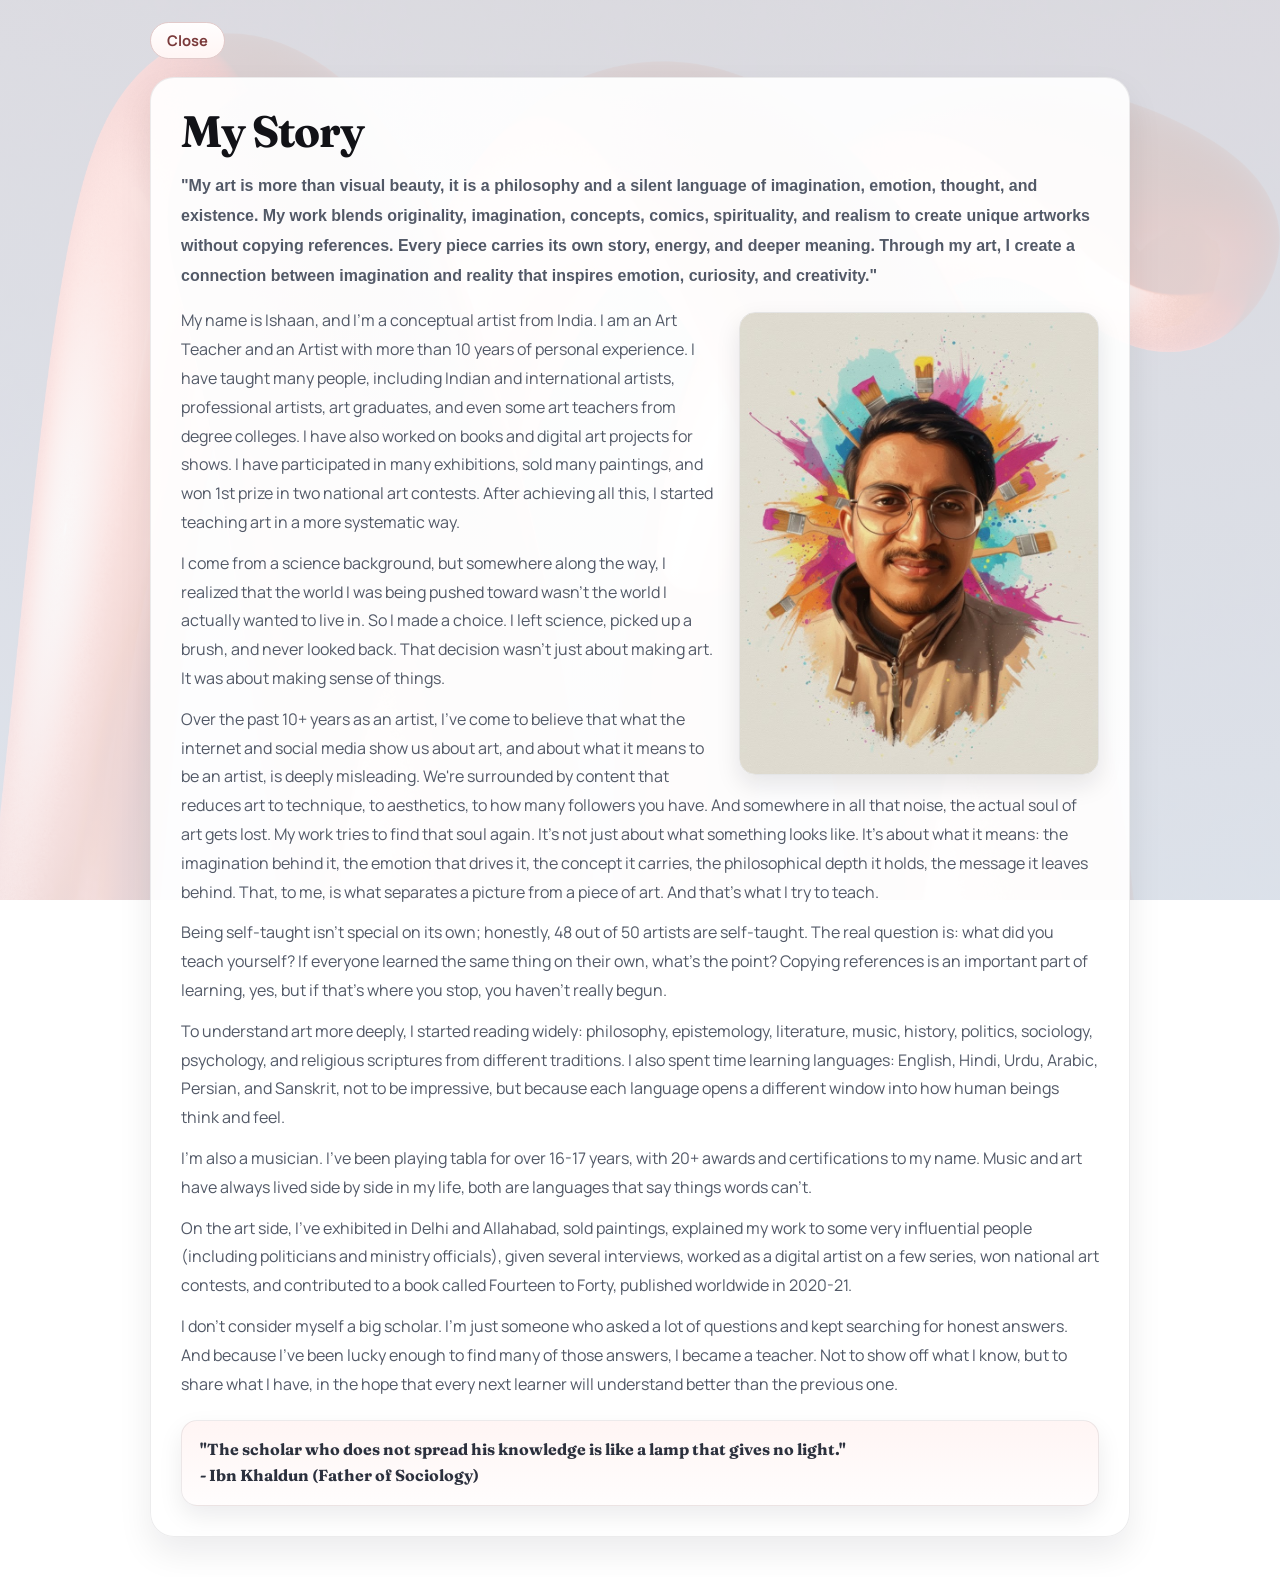
==== Pages/my-story.html @ fb4bd7b0 "Stable 1.5 - (Wired My Story Page to the Know Your Mentor Button)" ====
<!DOCTYPE html>
<html lang="en">
<head>
  <meta charset="UTF-8" />
  <meta name="viewport" content="width=device-width, initial-scale=1.0" />
  <title>My Story - CrossdaleArts</title>
  <link rel="stylesheet" href="../style.css" />
  <style>
    body.story-page {
      margin: 0;
      min-height: 100vh;
      padding: 22px 0 40px;
      background-image:
        linear-gradient(180deg, rgba(255, 248, 247, 0.82) 0%, rgba(247, 248, 251, 0.86) 100%),
        url("../Images/background.jpg");
      background-size: cover;
      background-position: center;
      background-repeat: no-repeat;
      background-attachment: fixed;
      color: #121217;
    }

    .story-wrap {
      width: min(94vw, 980px);
      margin: 0 auto;
      display: grid;
      gap: 18px;
    }

    .story-close {
      width: fit-content;
      border: 1px solid #e2caca;
      border-radius: 999px;
      background: linear-gradient(180deg, #fffefe 0%, #fff5f4 100%);
      color: #7a3a3a;
      text-decoration: none;
      padding: 10px 16px;
      font-weight: 700;
      font-size: 0.92rem;
      line-height: 1;
    }

    .story-card {
      border: 1px solid rgba(18, 19, 26, 0.08);
      border-radius: 24px;
      background: rgba(255, 255, 255, 0.92);
      box-shadow: 0 16px 34px rgba(18, 19, 26, 0.08);
      padding: clamp(20px, 2.6vw, 30px);
      display: grid;
      gap: 16px;
    }

    .story-title {
      margin: 0;
      font-family: "Fraunces", serif !important;
      font-size: clamp(30px, 3.6vw, 44px);
      line-height: 1.08;
    }

    .story-lead {
      margin: 0;
      font-family: "Fraunces", serif !important;
      font-size: clamp(17px, 1.8vw, 21px);
      line-height: 1.55;
      color: #1f2430;
    }

    .story-image {
      width: min(44%, 360px);
      max-width: 100%;
      height: auto;
      float: right;
      margin: 6px 0 14px 20px;
      border-radius: 16px;
      border: 1px solid rgba(18, 19, 26, 0.1);
      box-shadow: 0 10px 24px rgba(18, 19, 26, 0.1);
    }

    .story-text {
      margin: 0;
      font-size: clamp(15px, 1.26vw, 18px);
      line-height: 1.72;
      color: #232734;
    }

    .story-flow {
      display: block;
    }

    .story-flow .story-text + .story-text {
      margin-top: 12px;
    }

    .story-quote {
      margin: 6px 0 0;
      padding: 16px 18px;
      border-radius: 16px;
      border: 1px solid rgba(18, 19, 26, 0.08);
      background: linear-gradient(180deg, #fff5f4 0%, #fffdfd 100%);
      color: #2c313e;
      line-height: 1.6;
    }

    .story-card blockquote.story-quote,
    .story-card blockquote.story-quote * {
      font-family: "Fraunces", serif !important;
    }

    @media (max-width: 720px) {
      .story-wrap {
        width: 95vw;
      }

      .story-image {
        float: none;
        display: block;
        width: min(100%, 460px);
        margin: 4px auto 14px;
      }
    }
  </style>
</head>
<body class="story-page">
  <main class="story-wrap">
    <a class="story-close" href="../index.html" aria-label="Back to registration form">Close</a>

    <section class="story-card">
      <h1 class="story-title">My Story</h1>
      <p class="story-lead"><b>"My art is more than visual beauty, it is a philosophy and a silent language of imagination, emotion, thought, and existence. My work blends originality, imagination, concepts, comics, spirituality, and realism to create unique artworks without copying references. Every piece carries its own story, energy, and deeper meaning. Through my art, I create a connection between imagination and reality that inspires emotion, curiosity, and creativity."</b></p>
      <div class="story-flow">
        <img class="story-image" src="../Images/my-story-image.jpeg" alt="A conceptual artwork by Ishaan" />

        <p class="story-text">My name is Ishaan, and I'm a conceptual artist from India. I am an Art Teacher and an Artist with more than 10 years of personal experience. I have taught many people, including Indian and international artists, professional artists, art graduates, and even some art teachers from degree colleges. I have also worked on books and digital art projects for shows. I have participated in many exhibitions, sold many paintings, and won 1st prize in two national art contests. After achieving all this, I started teaching art in a more systematic way.</p>
        <p class="story-text">I come from a science background, but somewhere along the way, I realized that the world I was being pushed toward wasn't the world I actually wanted to live in. So I made a choice. I left science, picked up a brush, and never looked back. That decision wasn't just about making art. It was about making sense of things.</p>
        <p class="story-text">Over the past 10+ years as an artist, I've come to believe that what the internet and social media show us about art, and about what it means to be an artist, is deeply misleading. We're surrounded by content that reduces art to technique, to aesthetics, to how many followers you have. And somewhere in all that noise, the actual soul of art gets lost. My work tries to find that soul again. It's not just about what something looks like. It's about what it means: the imagination behind it, the emotion that drives it, the concept it carries, the philosophical depth it holds, the message it leaves behind. That, to me, is what separates a picture from a piece of art. And that's what I try to teach.</p>
        <p class="story-text">Being self-taught isn't special on its own; honestly, 48 out of 50 artists are self-taught. The real question is: what did you teach yourself? If everyone learned the same thing on their own, what's the point? Copying references is an important part of learning, yes, but if that's where you stop, you haven't really begun.</p>
        <p class="story-text">To understand art more deeply, I started reading widely: philosophy, epistemology, literature, music, history, politics, sociology, psychology, and religious scriptures from different traditions. I also spent time learning languages: English, Hindi, Urdu, Arabic, Persian, and Sanskrit, not to be impressive, but because each language opens a different window into how human beings think and feel.</p>
        <p class="story-text">I'm also a musician. I've been playing tabla for over 16-17 years, with 20+ awards and certifications to my name. Music and art have always lived side by side in my life, both are languages that say things words can't.</p>
        <p class="story-text">On the art side, I've exhibited in Delhi and Allahabad, sold paintings, explained my work to some very influential people (including politicians and ministry officials), given several interviews, worked as a digital artist on a few series, won national art contests, and contributed to a book called Fourteen to Forty, published worldwide in 2020-21.</p>
        <p class="story-text">I don't consider myself a big scholar. I'm just someone who asked a lot of questions and kept searching for honest answers. And because I've been lucky enough to find many of those answers, I became a teacher. Not to show off what I know, but to share what I have, in the hope that every next learner will understand better than the previous one.</p>
      </div>

      <blockquote class="story-quote">
        <b>"The scholar who does not spread his knowledge is like a lamp that gives no light."</b><br />
        <b>- Ibn Khaldun (Father of Sociology)</b>
      </blockquote>
    </section>
  </main>
</body>
</html>
---- style.css ----
@import url("https://fonts.googleapis.com/css2?family=Manrope:wght@400;500;600;700;800&family=Fraunces:opsz,wght@9..144,600;9..144,700&display=swap");

*{
    margin: 0;
    padding: 0;
    /* font-family: "Roboto", sans-serif; */
    font-family: "Funnel Display", sans-serif;
}
*,
*::before,
*::after{
    box-sizing: border-box;
}
html{
    scrollbar-width: thin;
    scrollbar-color: rgba(255, 66, 66, 0.86) transparent;
}
::-webkit-scrollbar{
    width: 6px;
    height: 6px;
}
::-webkit-scrollbar-track{
    background: transparent;
}
::-webkit-scrollbar-thumb{
    background-color: rgba(255, 66, 66, 0.86);
    border-radius: 999px;
    border: 1px solid transparent;
    background-clip: content-box;
}
::-webkit-scrollbar-thumb:hover{
    background-color: rgba(255, 66, 66, 0.95);
}
::-webkit-scrollbar-corner{
    background: transparent;
}
::selection{
    background: rgba(255, 66, 66, 0.3);
    color: #111;
}
::-moz-selection{
    background: rgba(255, 66, 66, 0.3);
    color: #111;
}

img,
iframe{
    max-width: 100%;
}

iframe{
    display: block;
    width: 100%;
    border: 0;
}
a{
    text-decoration: none;
    color: inherit;
}
:root{
    --font-size-body: 18px;
    --font-size-body-mobile: 16px;
    --line-height-body: 1.6;
    --font-size-nav: 18px;
    --font-size-nav-tablet: 16px;
    --font-size-site-title: 20px;
    --font-size-site-title-mobile: 18px;
    --font-size-site-title-small: 17px;
    --font-size-navbar-tagline: 14px;
    --font-size-navbar-tagline-mobile: 13px;
    --font-size-alert-banner: 14px;
    --font-size-alert-banner-mobile: 13px;
    --font-size-artist-statement: 18px;
    --font-size-artist-statement-mobile: 16px;
    --font-size-enrollment-button: 16px;
    --font-size-enrollment-button-mobile: 15px;
    --font-size-feedback-widget-title: 16px;
    --font-size-feedback-widget-title-mobile: 15px;
    --font-size-feedback-count: 12px;
    --font-size-feedback-count-mobile: 11px;
    --font-size-feedback-stars: 14px;
    --font-size-feedback-name: 14px;
    --font-size-feedback-name-mobile: 13px;
    --font-size-feedback-message: 14px;
    --font-size-feedback-message-mobile: 13px;
    --font-size-feedback-leave-button: 13px;
    --font-size-feedback-leave-button-mobile: 12px;
    --font-size-feedback-social-label: 16px;
    --font-size-feedback-modal-close: 12px;
    --font-size-feedback-modal-stars: 16px;
    --font-size-feedback-modal-name: 15px;
    --font-size-feedback-modal-message: 15px;
    --font-size-feedback-form-label: 13px;
    --font-size-feedback-form-input: 14px;
    --font-size-feedback-form-submit: 14px;
    --font-size-feedback-form-note: 12px;
    --font-size-about: 18px;
    --font-size-about-mobile: 16px;
    --font-size-art-expertise: 17px;
    --font-size-art-expertise-mobile: 16px;
    --font-size-qualification-note: 17px;
    --font-size-qualification-note-mobile: 16px;
    --font-size-gallery-eyebrow: 12px;
    --font-size-gallery-title: clamp(28px, 3.8vw, 42px);
    --font-size-gallery-title-mobile: 28px;
    --font-size-gallery-text: clamp(15px, 1.45vw, 17px);
    --font-size-gallery-text-mobile: 15px;
    --font-size-gallery-count: 14px;
    --font-size-gallery-action: 14px;
    --font-size-gallery-browser-title: 22px;
    --font-size-gallery-browser-count: 13px;
    --font-size-gallery-lightbox-title: 18px;
    --font-size-gallery-browser-button: 13px;
    --font-size-gallery-browser-item-title: 15px;
    --font-size-gallery-browser-item-title-mobile: 12px;
    --font-size-gallery-browser-item-type: 11px;
    --font-size-gallery-browser-item-type-mobile: 9px;
    --font-size-pdf-title: 18px;
    --font-size-pdf-title-mobile: 16px;
    --font-size-pdf-button: 13px;
    --font-size-exhibitions: 18px;
    --font-size-exhibitions-mobile: 16px;
    --font-size-recognitions: 18px;
    --font-size-recognitions-mobile: 16px;
    --font-size-footer: 14px;
    --font-size-footer-mobile: 13px;
    --font-size-footer-small: 12px;
    --font-size-courses-page-title: 34px;
    --font-size-courses-page-title-mobile: 30px;
    --font-size-courses-page-subtitle: 18px;
    --font-size-courses-page-subtitle-mobile: 16px;
    --font-size-course-card-title: 24px;
    --font-size-course-card-title-mobile: 22px;
    --font-size-course-card-text: 16px;
    --font-size-course-card-text-mobile: 15px;
    --font-size-course-card-link: 15px;
    --font-size-course-card-link-mobile: 14px;
    --font-size-best-seller: 13px;
    --font-size-story-eyebrow: 14px;
    --font-size-story-hero-title: clamp(34px, 5vw, 56px);
    --font-size-story-intro: 18px;
    --font-size-story-intro-mobile: 16px;
    --font-size-story-body: 17px;
    --font-size-story-body-mobile: 16px;
    --font-size-story-section-title: 24px;
    --font-size-story-section-title-mobile: 22px;
    --font-size-story-quote: 17px;
    --font-size-story-quote-mobile: 17px;
    --font-size-story-button: 15px;
    --font-size-course-content: 18px;
    --font-size-course-content-mobile: 16px;
    --font-size-course-enroll-button: 16px;
    --font-size-course-enroll-button-mobile: 15px;
    --font-size-download-button: 16px;
    --font-size-download-button-mobile: 15px;
    --font-size-bonus-button: 16px;
    --surface-lift-shadow: 0 2px 6px rgba(0, 0, 0, 0.04), 0 10px 22px rgba(0, 0, 0, 0.035);
    --surface-lift-shadow-strong: 0 8px 24px rgba(0, 0, 0, 0.1);
    --glass-hover-light: linear-gradient(180deg, rgba(255, 255, 255, 0.34), rgba(255, 255, 255, 0.06) 38%, rgba(255, 255, 255, 0.2) 100%);
    --glass-hover-dark: linear-gradient(180deg, rgba(255, 255, 255, 0.18), rgba(255, 255, 255, 0.03) 40%, rgba(255, 255, 255, 0.11) 100%);
    --glass-hover-edge-light: rgba(255, 255, 255, 0.45);
    --glass-hover-edge-dark: rgba(255, 255, 255, 0.18);
    --glass-hover-glow: linear-gradient(120deg, rgba(255, 255, 255, 0) 18%, rgba(255, 255, 255, 0.3) 42%, rgba(255, 255, 255, 0.12) 58%, rgba(255, 255, 255, 0) 82%);
    --hover-bump-distance: -3px;
    --panel-open-duration: 0.4s;
    --panel-open-ease: cubic-bezier(0.2, 0.9, 0.24, 1);
    --panel-offset-y: 18px;
    --panel-scale: 0.978;
    --feedback-swap-duration: 400ms;
    --feedback-swap-ease: cubic-bezier(0.22, 0.61, 0.36, 1);
}
body{
    padding-top: 112px;
    min-height: 100vh;
    display: flex;
    flex-direction: column;
}
body.reveal-ready .scroll-reveal{
    opacity: 0;
    transform: translate3d(0, 24px, 0);
    transition:
        opacity 0.56s ease,
        transform 0.56s cubic-bezier(0.22, 1, 0.36, 1);
    transition-delay: var(--reveal-delay, 0ms);
    will-change: opacity, transform;
}
body.reveal-ready .scroll-reveal.is-visible{
    opacity: 1;
    transform: translate3d(0, 0, 0);
}

/* Global interactive glow for links and buttons */
a,
button{
    transition: color 0.2s ease, box-shadow 0.2s ease, text-shadow 0.2s ease, transform 0.2s ease;
}

a:hover,
a:focus-visible{
    text-shadow: 0 0 6px rgba(255, 255, 255, 0.45), 0 0 10px rgba(0, 0, 0, 0.25);
}

button:hover,
button:focus-visible{
    box-shadow: 0 0 10px rgba(255, 255, 255, 0.6), 0 0 14px rgba(0, 0, 0, 0.25);
    transform: translateY(-1px);
}

a:active{
    text-shadow: 0 0 4px rgba(255, 255, 255, 0.35), 0 0 8px rgba(0, 0, 0, 0.2);
}

button:active{
    box-shadow: 0 0 6px rgba(255, 255, 255, 0.45), 0 0 10px rgba(0, 0, 0, 0.2);
    transform: translateY(0);
}
:is(
    .feedback-widget,
    .feedback-card,
    .gallery-showcase,
    #qualification-note,
    #artist-network-note,
    .course-card,
    .story-card,
    .story-section,
    .story-quote,
    .feedback-modal,
    .gallery-lightbox-box,
    #art-gallery-images .gallery-media,
    .nav-toggle,
    #enrollment-buttons button,
    .feedback-leave-btn,
    .feedback-modal-close,
    .feedback-form-submit,
    .gallery-nav,
    .gallery-lightbox-close,
    .gallery-video-fallback a,
    .course-card-link,
    #my-story-button,
    #enrollment-button,
    .download-course-details-button,
    #bonus
){
    position: relative;
    overflow: hidden;
    isolation: isolate;
}
:is(
    .feedback-widget,
    .feedback-card,
    .gallery-showcase,
    #qualification-note,
    #artist-network-note,
    .course-card,
    .story-card,
    .story-section,
    .story-quote,
    .feedback-modal,
    .gallery-lightbox-box,
    #art-gallery-images .gallery-media,
    .nav-toggle,
    #enrollment-buttons button,
    .feedback-leave-btn,
    .feedback-modal-close,
    .feedback-form-submit,
    .gallery-nav,
    .gallery-lightbox-close,
    .gallery-video-fallback a,
    .course-card-link,
    #my-story-button,
    #enrollment-button,
    .download-course-details-button,
    #bonus
)::before{
    content: "";
    position: absolute;
    inset: 1px;
    border-radius: inherit;
    opacity: 0;
    pointer-events: none;
    z-index: 0;
    transition: opacity 0.24s ease;
}
:is(
    .feedback-widget,
    .feedback-card,
    .gallery-showcase,
    #qualification-note,
    #artist-network-note,
    .course-card,
    .story-card,
    .story-section,
    .story-quote,
    .feedback-modal,
    .gallery-lightbox-box,
    #art-gallery-images .gallery-media,
    .nav-toggle,
    #enrollment-buttons button,
    .feedback-leave-btn,
    .feedback-modal-close,
    .feedback-form-submit,
    .gallery-nav,
    .gallery-lightbox-close,
    .gallery-video-fallback a,
    .course-card-link,
    #my-story-button,
    #enrollment-button,
    .download-course-details-button,
    #bonus
)::after{
    content: "";
    position: absolute;
    inset: 0;
    border-radius: inherit;
    opacity: 0;
    pointer-events: none;
    z-index: 0;
    background: var(--glass-hover-glow);
    transform: translateX(-32%) translateY(-10%) rotate(-8deg);
    transition: opacity 0.24s ease, transform 0.3s ease;
}
:is(
    .feedback-widget,
    .feedback-card,
    .gallery-showcase,
    #qualification-note,
    #artist-network-note,
    .course-card,
    .story-card,
    .story-section,
    .story-quote,
    .feedback-modal,
    .gallery-lightbox-box,
    #art-gallery-images .gallery-media,
    .nav-toggle,
    #enrollment-buttons button,
    .feedback-leave-btn,
    .feedback-modal-close,
    .feedback-form-submit,
    .gallery-nav,
    .gallery-lightbox-close,
    .gallery-video-fallback a,
    .course-card-link,
    #my-story-button,
    #enrollment-button,
    .download-course-details-button,
    #bonus
) > *{
    position: relative;
    z-index: 1;
}
:is(
    .feedback-widget,
    .feedback-card,
    .gallery-showcase,
    #qualification-note,
    #artist-network-note,
    .course-card,
    .story-card,
    .story-section,
    .story-quote,
    .feedback-modal,
    .gallery-lightbox-box,
    #art-gallery-images .gallery-media
)::before{
    background:
        radial-gradient(circle at top left, rgba(255, 255, 255, 0.34), transparent 45%),
        linear-gradient(135deg, rgba(255, 255, 255, 0.24), rgba(255, 255, 255, 0.04) 45%, rgba(255, 255, 255, 0.14));
}
:is(
    .nav-toggle,
    .feedback-modal-close,
    .gallery-nav,
    .gallery-lightbox-close,
    .gallery-video-fallback a,
    #bonus
)::before{
    background:
        radial-gradient(circle at top left, rgba(255, 255, 255, 0.3), transparent 48%),
        var(--glass-hover-light);
}
:is(
    #enrollment-buttons button,
    .feedback-leave-btn,
    .feedback-form-submit,
    .course-card-link,
    #my-story-button,
    #enrollment-button,
    .download-course-details-button
)::before{
    background:
        radial-gradient(circle at top left, rgba(255, 255, 255, 0.18), transparent 45%),
        var(--glass-hover-dark);
}
:is(
    .feedback-widget,
    .feedback-card,
    .gallery-showcase,
    #qualification-note,
    #artist-network-note,
    .course-card,
    .story-card,
    .story-section,
    .story-quote,
    .feedback-modal,
    .gallery-lightbox-box,
    #art-gallery-images .gallery-media
):hover,
:is(
    .feedback-widget,
    .feedback-card,
    .gallery-showcase,
    #qualification-note,
    #artist-network-note,
    .course-card,
    .story-card,
    .story-section,
    .story-quote,
    .feedback-modal,
    .gallery-lightbox-box
):focus-within{
    border-color: var(--glass-hover-edge-light);
}
:is(
    .nav-toggle,
    .feedback-modal-close,
    .gallery-nav,
    .gallery-lightbox-close,
    .gallery-video-fallback a,
    #bonus
):hover,
:is(
    .nav-toggle,
    .feedback-modal-close,
    .gallery-nav,
    .gallery-lightbox-close,
    .gallery-video-fallback a,
    #bonus
):focus-visible{
    border-color: var(--glass-hover-edge-light);
}
:is(
    #enrollment-buttons button,
    .feedback-leave-btn,
    .feedback-form-submit,
    .course-card-link,
    #my-story-button,
    #enrollment-button,
    .download-course-details-button
):hover,
:is(
    #enrollment-buttons button,
    .feedback-leave-btn,
    .feedback-form-submit,
    .course-card-link,
    #my-story-button,
    #enrollment-button,
    .download-course-details-button
):focus-visible{
    border-color: var(--glass-hover-edge-dark);
}
:is(
    .feedback-widget,
    .feedback-card,
    .gallery-showcase,
    #qualification-note,
    #artist-network-note,
    .course-card,
    .story-card,
    .story-section,
    .story-quote,
    .feedback-modal,
    .gallery-lightbox-box,
    #art-gallery-images .gallery-media,
    .nav-toggle,
    #enrollment-buttons button,
    .feedback-leave-btn,
    .feedback-modal-close,
    .feedback-form-submit,
    .gallery-nav,
    .gallery-lightbox-close,
    .gallery-video-fallback a,
    .course-card-link,
    #my-story-button,
    #enrollment-button,
    .download-course-details-button,
    #bonus
):hover::before,
:is(
    .feedback-widget,
    .feedback-card,
    .gallery-showcase,
    #qualification-note,
    #artist-network-note,
    .course-card,
    .story-card,
    .story-section,
    .story-quote,
    .feedback-modal,
    .gallery-lightbox-box,
    #art-gallery-images .gallery-media,
    .nav-toggle,
    #enrollment-buttons button,
    .feedback-leave-btn,
    .feedback-modal-close,
    .feedback-form-submit,
    .gallery-nav,
    .gallery-lightbox-close,
    .gallery-video-fallback a,
    .course-card-link,
    #my-story-button,
    #enrollment-button,
    .download-course-details-button,
    #bonus
):focus-visible::before,
:is(
    .feedback-widget,
    .feedback-card,
    .gallery-showcase,
    #qualification-note,
    #artist-network-note,
    .course-card,
    .story-card,
    .story-section,
    .story-quote,
    .feedback-modal,
    .gallery-lightbox-box
):focus-within::before{
    opacity: 1;
}
:is(
    .feedback-widget,
    .feedback-card,
    .gallery-showcase,
    #qualification-note,
    #artist-network-note,
    .course-card,
    .story-card,
    .story-section,
    .story-quote,
    .feedback-modal,
    .gallery-lightbox-box,
    #art-gallery-images .gallery-media,
    .nav-toggle,
    #enrollment-buttons button,
    .feedback-leave-btn,
    .feedback-modal-close,
    .feedback-form-submit,
    .gallery-nav,
    .gallery-lightbox-close,
    .gallery-video-fallback a,
    .course-card-link,
    #my-story-button,
    #enrollment-button,
    .download-course-details-button,
    #bonus
):hover::after,
:is(
    .feedback-widget,
    .feedback-card,
    #qualification-note,
    #artist-network-note,
    .course-card,
    .story-card,
    .story-section,
    .story-quote,
    .feedback-modal,
    .gallery-lightbox-box,
    #art-gallery-images .gallery-media,
    .nav-toggle,
    #enrollment-buttons button,
    .feedback-leave-btn,
    .feedback-modal-close,
    .feedback-form-submit,
    .gallery-nav,
    .gallery-lightbox-close,
    .gallery-video-fallback a,
    .course-card-link,
    #my-story-button,
    #enrollment-button,
    .download-course-details-button,
    #bonus
):focus-visible::after,
:is(
    .feedback-widget,
    .feedback-card,
    #qualification-note,
    #artist-network-note,
    .course-card,
    .story-card,
    .story-section,
    .story-quote,
    .feedback-modal,
    .gallery-lightbox-box
):focus-within::after{
    opacity: 1;
    transform: translateX(0) translateY(0) rotate(-8deg);
}
nav{
    background-color: rgb(250, 250, 250);
    font-size: var(--font-size-nav);
    position: fixed;
    top: 0;
    left: 0;
    right: 0;
    z-index: 1200;
    border-bottom: 1px solid #ececec;
}
#navbar{
    display: flex;
    justify-content: space-between;
    align-items: center;
    gap: 20px;
    flex-wrap: nowrap;
    padding: 30px;
    width: 90%;
    margin: auto;
    position: relative;
}
#navbar ul{
    display: flex;
    list-style: none;
    flex-wrap: nowrap;
    gap: 0;
}
#navbar ul li{
    margin: 0 15px;
}
#site-title,
#site-title a{
    font-size: var(--font-size-site-title);
    font-family: "Fraunces", serif !important;
    font-weight: 900;
    line-height: 0.96;
    letter-spacing: -0.03em;
    font-style: normal;
}
#navbar p{
    font-size: var(--font-size-navbar-tagline);
}
.site-tagline{
    display: inline;
}

.hero-copy .hero-metrics{
    display: grid !important;
    grid-template-columns: repeat(3, minmax(0, 1fr)) !important;
    column-gap: 14px !important;
    row-gap: 14px !important;
    align-items: stretch !important;
    justify-items: stretch !important;
    width: 100% !important;
}

.hero-copy .hero-metrics article,
.hero-copy .hero-metrics .hero-metric-card,
.hero-metrics .hero-metric-card{
    width: 100% !important;
    min-width: 0 !important;
    max-width: 100% !important;
    margin: 0 !important;
}

.nav-toggle{
    display: none;
    border: 1px solid #d8d8d8;
    background: #fff;
    border-radius: 8px;
    width: 44px;
    height: 40px;
    cursor: pointer;
    align-items: center;
    justify-content: center;
    flex-direction: column;
    gap: 5px;

    border-radius: 10px;
}
.nav-toggle span{
    display: block;
    width: 20px;
    height: 2px;
    background: #111;
    border-radius: 2px;
}
.statement-chip{
  margin-left: -10px;
}


/* Masterclass page */
#masterclass-page{
    width: min(1180px, 100% - 48px);
    margin: 26px auto 38px;
}

.masterclass-shell{
    position: relative;
    overflow: hidden;
    min-height: 500px;
    display: flex;
    align-items: flex-end;
    background: #121212;
    border: 1px solid rgba(255, 255, 255, 0.16);
    border-radius: 26px;
    padding: 32px;
    box-shadow: 0 18px 42px rgba(0, 0, 0, 0.24);
}

.masterclass-shell::before{
    content: "";
    position: absolute;
    inset: 0;
    background:
        linear-gradient(180deg, rgba(0, 0, 0, 0.28) 8%, rgba(0, 0, 0, 0.74) 74%),
        linear-gradient(120deg, rgba(7, 7, 7, 0.12), rgba(7, 7, 7, 0.6));
    z-index: 1;
}

.masterclass-bg-media{
    position: absolute;
    inset: 0;
}

.masterclass-bg-media img{
    width: 100%;
    height: 100%;
    object-fit: cover;
    filter: saturate(0.95) contrast(1.05);
}

.masterclass-copy{
    position: relative;
    z-index: 2;
    max-width: min(760px, 100%);
    display: flex;
    flex-direction: column;
    gap: 14px;
}

.masterclass-eyebrow{
    font-size: 12px;
    letter-spacing: 0.12em;
    text-transform: uppercase;
    color: #ffd1d1;
    font-weight: 700;
}

.masterclass-copy h1{
    font-size: clamp(30px, 4.3vw, 44px);
    line-height: 1.08;
    color: #ffffff;
    text-shadow: 0 5px 20px rgba(0, 0, 0, 0.45);
}

.masterclass-description{
    font-size: 18px;
    line-height: 1.6;
    color: rgba(255, 255, 255, 0.92);
}

.masterclass-meta{
    display: grid;
    gap: 10px;
    margin-top: 6px;
}

.masterclass-meta p{
    display: block;
    color: rgba(255, 255, 255, 0.92);
    font-size: 16px;
    line-height: 1.45;
}

.masterclass-meta strong{
    color: #ffffff;
}

.masterclass-cta{
    margin-top: 12px;
    width: fit-content;
}

.masterclass-actions{
    margin-top: 12px;
    display: flex;
    flex-wrap: wrap;
    gap: 12px;
    align-items: center;
}

.masterclass-actions .masterclass-register-cta,
.masterclass-actions .masterclass-cta{
    margin-top: 0;
}

.masterclass-actions .masterclass-register-cta{
    background: #ff4242;
    color: #fff;
    border: 1px solid #ff4242;
    backdrop-filter: none;
}
#masterclass-register-button{
  background: rgb(255, 66, 66) !important;
  width: 250px;
}
#mystory-button-masterclass{
  width: 250px;
}

.masterclass-actions .masterclass-register-cta:hover{
    background: #e93636;
    border-color: #e93636;
}
.masterclass-meta p{
  font-size: 17px;
}

.masterclass-registration-inline-link{
    margin: 10px 0 12px;
    text-align: center;
}

.masterclass-registration-inline-link a{
    color: rgb(255, 66, 66);
    font-weight: 700;
    text-decoration: underline;
}

.masterclass-registration-container{
    display: flex;
    flex-direction: column;
}

.masterclass-registration-container .payment-page-iframe{
    flex: 1 1 auto;
    min-height: 520px;
}

@media (max-width: 980px){
    #masterclass-page{
        width: min(100% - 34px, 920px);
        margin-top: -10px !important;
    }

    .masterclass-shell{
        min-height: 420px;
        padding: 22px;
    }

    .masterclass-copy h1{
        font-size: clamp(28px, 7vw, 36px);
    }

    .masterclass-description{
        font-size: 16px;
    }

    .masterclass-meta p{
        font-size: 15px;
    }

    .masterclass-actions{
        width: 100%;
    }

    .masterclass-registration-container .payment-page-iframe{
        min-height: 620px;
    }
}

@media (max-width: 576px){
    #masterclass-page{
        width: min(100% - 24px, 640px);
        margin-top: -10px;
    }

    .masterclass-shell{
        border-radius: 20px;
        padding: 18px;
    }

    .masterclass-actions{
        flex-direction: column;
        align-items: stretch;
        gap: 10px;
    }

    .masterclass-actions .masterclass-register-cta,
    .masterclass-actions .masterclass-cta{
        width: 100% !important;
        margin-left: 0;
        margin-right: 0;
        text-align: center;
    }
}

/* artist-statement */
#artist-statement{
    width: 90%;
    margin: auto;

    margin-top: 50px;
}
#artist-statement-paragraph{
    font-size: var(--font-size-artist-statement);
    line-height: 1.5;
    font-style: italic;
}
#artist-statement h3{
    /* font-style: italic; */
}
#popular-quote{
    font-size: var(--font-size-artist-statement);
    line-height: 1.5;
    font-style: italic;
}


/* Enrollment */
#enrollment{
    width: 90%;
    margin: auto;
    margin-top: 50px;
    position: relative;
}
#enrollment-layout{
    position: relative;
    min-height: 188px;
    padding-right: clamp(320px, 34vw, 420px);
    display: block;
    gap: 20px;
}
#enrollment-buttons{
    display: flex;
    gap: 10px;
    flex-wrap: wrap;
}
#enrollment-buttons button{
    padding: 20px;
    border: none;
    background-color: black;
    color: white;
    border-radius: 10px;
    cursor: pointer;
    font-size: var(--font-size-enrollment-button);

    width: 200px;
}
#feedback-widget-anchor{
    position: absolute;
    top: -100px;
    right: 0;
    width: clamp(300px, 32vw, 420px);
    min-height: 0;
    margin-top: 0;
    z-index: 2;
}

body #enrollment-layout{
    position: static !important;
    min-height: 0 !important;
    padding-right: 0 !important;
    display: grid !important;
    grid-template-columns: repeat(2, minmax(0, 1fr)) !important;
    align-items: stretch !important;
    gap: 24px !important;
}

body #feedback-widget-anchor{
    position: static !important;
    top: auto !important;
    right: auto !important;
    width: 100% !important;
    max-width: none !important;
    min-height: 0 !important;
    margin-top: 0 !important;
    z-index: auto !important;
    justify-self: stretch !important;
    align-self: stretch !important;
}
.feedback-widget{
    /* border: 1px solid #e5e5e5; */
    border-radius: 12px;
    /* background: linear-gradient(180deg, #fcfcfc 0%, #f3f3f3 100%); */
    background: rgb(230, 230, 230);
    box-shadow: var(--surface-lift-shadow);
    padding: 14px;
    display: flex;
    flex-direction: column;
    gap: 12px;
}
.feedback-widget-header{
    display: flex;
    justify-content: space-between;
    align-items: center;
    gap: 10px;
}
.feedback-widget-header h4{
    font-size: var(--font-size-feedback-widget-title);
}
.feedback-count{
    font-size: var(--font-size-feedback-count);
    color: #585858;
}
.feedback-card{
    border: 1px solid #e0e0e0;
    background: #fff;
    border-radius: 10px;
    box-shadow: var(--surface-lift-shadow);
    padding: 12px;
    min-height: 98px;
    cursor: pointer;
    transition:
        transform 0.18s ease,
        box-shadow 0.22s ease;
}
.feedback-card-body{
    display: grid;
    align-content: start;
    gap: 8px;
    transition:
        transform var(--feedback-swap-duration) var(--feedback-swap-ease),
        opacity var(--feedback-swap-duration) var(--feedback-swap-ease),
        filter var(--feedback-swap-duration) var(--feedback-swap-ease);
}
.feedback-card-body.is-transitioning{
    will-change: transform, opacity, filter;
}
.feedback-card-body.is-transitioning.is-exit{
    animation: feedback-card-exit var(--feedback-swap-duration) var(--feedback-swap-ease) forwards;
}
.feedback-card-body.is-transitioning.is-enter{
    animation: feedback-card-enter var(--feedback-swap-duration) var(--feedback-swap-ease) forwards;
}
@keyframes feedback-card-exit{
    0%{
        opacity: 1;
        filter: blur(0);
        transform: translateY(0) scale(1);
    }
    100%{
        opacity: 0.12;
        filter: blur(0.9px);
        transform: translateY(6px) scale(0.985);
    }
}
@keyframes feedback-card-enter{
    0%{
        opacity: 0.12;
        filter: blur(0.9px);
        transform: translateY(6px) scale(0.985);
    }
    100%{
        opacity: 1;
        filter: blur(0);
        transform: translateY(0) scale(1);
    }
}
.feedback-card:hover,
.feedback-card:focus-visible{
    transform: translateY(-1px);
    box-shadow: 0 6px 16px rgba(0, 0, 0, 0.08);
}
.feedback-stars{
    font-size: var(--font-size-feedback-stars);
    letter-spacing: 1px;
    color: #d09a00;

    /* display hidden temporary */
    display: none;
}
.feedback-name{
    font-size: var(--font-size-feedback-name);
    font-weight: 700;
    margin-top: 6px;
    color: #151515;
}
.feedback-message{
    margin-top: 6px;
    font-size: var(--font-size-feedback-message);
    color: #333;
    line-height: 1.45;
}
.feedback-widget-actions{
    display: flex;
    justify-content: flex-end;
}
.feedback-leave-btn{
    border: none;
    background: #111;
    color: #fff;
    border-radius: 999px;
    padding: 10px 14px;
    font-size: var(--font-size-feedback-leave-button);
    cursor: pointer;
}
.feedback-social-links{
    display: flex;
    gap: 10px;
    justify-content: center;
    align-items: center;
    flex-wrap: wrap;
    margin-top: 12px;
}
.feedback-social-label{
    font-size: var(--font-size-feedback-social-label);
    color: #2a2a2a;
    margin-right: 2px;
}
.feedback-social-link{
    display: inline-flex;
    align-items: center;
    justify-content: center;
    color: #111;
    padding: 4px;
    transition: color 0.22s ease, transform 0.22s ease;
}
.feedback-social-icon{
    width: 23px;
    height: 23px;
    display: block;
    background-color: currentColor;
    mask-repeat: no-repeat;
    mask-position: center;
    mask-size: contain;
    -webkit-mask-repeat: no-repeat;
    -webkit-mask-position: center;
    -webkit-mask-size: contain;
}
.feedback-social-icon.is-instagram{
    mask-image: url("https://cdn.jsdelivr.net/npm/simple-icons@v16/icons/instagram.svg");
    -webkit-mask-image: url("https://cdn.jsdelivr.net/npm/simple-icons@v16/icons/instagram.svg");
}
.feedback-social-icon.is-whatsapp{
    mask-image: url("https://cdn.jsdelivr.net/npm/simple-icons@v16/icons/whatsapp.svg");
    -webkit-mask-image: url("https://cdn.jsdelivr.net/npm/simple-icons@v16/icons/whatsapp.svg");
}
.feedback-social-icon.is-email{
    mask-image: url("https://cdn.jsdelivr.net/npm/feather-icons/dist/icons/mail.svg");
    -webkit-mask-image: url("https://cdn.jsdelivr.net/npm/feather-icons/dist/icons/mail.svg");
}
.feedback-social-link:hover,
.feedback-social-link:focus-visible{
    color: rgb(255, 66, 66);
    text-shadow: none;
    transform: translateY(-1px);
}
:is(
    .feedback-widget,
    .feedback-card,
    #qualification-note,
    #artist-network-note,
    .masterclass-shell,
    .gallery-showcase,
    .course-card,
    .story-card,
    .story-section,
    .story-quote,
    #art-gallery-images .gallery-media,
    .nav-toggle,
    #enrollment-buttons button,
    .feedback-leave-btn,
    .feedback-modal-close,
    .feedback-form-submit,
    .gallery-nav,
    .gallery-lightbox-close,
    .gallery-video-fallback a,
    .course-card-link,
    .masterclass-cta,
    .masterclass-register-cta,
    #my-story-button,
    #enrollment-button,
    .download-course-details-button,
    #bonus
){
    transition:
        transform 0.26s cubic-bezier(0.22, 1.2, 0.36, 1),
        box-shadow 0.24s ease,
        border-color 0.24s ease,
        background-color 0.24s ease,
        color 0.2s ease;
}
:is(
    .feedback-widget,
    .feedback-card,
    #qualification-note,
    #artist-network-note,
    .masterclass-shell,
    .gallery-showcase,
    .course-card,
    .story-card,
    .story-section,
    .story-quote,
    #art-gallery-images .gallery-media,
    .nav-toggle,
    #enrollment-buttons button,
    .feedback-leave-btn,
    .feedback-modal-close,
    .feedback-form-submit,
    .gallery-nav,
    .gallery-lightbox-close,
    .gallery-video-fallback a,
    .course-card-link,
    .masterclass-cta,
    .masterclass-register-cta,
    #my-story-button,
    #enrollment-button,
    .download-course-details-button,
    #bonus
):hover,
:is(
    .feedback-widget,
    .feedback-card,
    #qualification-note,
    #artist-network-note,
    .masterclass-shell,
    .course-card,
    .story-card,
    
    .story-section,
    .story-quote,
    #art-gallery-images .gallery-media,
    .nav-toggle,
    #enrollment-buttons button,
    .feedback-leave-btn,
    .feedback-modal-close,
    .feedback-form-submit,
    .gallery-nav,
    .gallery-lightbox-close,
    .gallery-video-fallback a,
    .course-card-link,
    .masterclass-cta,
    .masterclass-register-cta,
    #my-story-button,
    #enrollment-button,
    .download-course-details-button,
    #bonus
):focus-visible,
:is(
    .feedback-widget,
    .feedback-card,
    #qualification-note,
    
    #artist-network-note,
    .masterclass-shell,
    .course-card,
    .story-card,
    .story-section,
    .story-quote
):focus-within{
    transform: translateY(var(--hover-bump-distance)) scale(1.01);
}

@keyframes subtle-bump{
    0%{
        transform: translateY(0) scale(1);
    }
    55%{
        transform: translateY(calc(var(--hover-bump-distance) - 1px)) scale(1.012);
    }
    100%{
        transform: translateY(var(--hover-bump-distance)) scale(1.01);
    }
}
:is(
    .feedback-widget,
    .feedback-card,
    #qualification-note,
    #artist-network-note,
    .masterclass-shell,
    .course-card,
    .story-card,
    .story-section,
    .story-quote,
    #art-gallery-images .gallery-media,
    .nav-toggle,
    #enrollment-buttons button,
    .feedback-leave-btn,
    .feedback-modal-close,
    .feedback-form-submit,
    .gallery-nav,
    .gallery-lightbox-close,
    .gallery-video-fallback a,
    .course-card-link,
    .masterclass-cta,
    .masterclass-register-cta,
    #my-story-button,
    #enrollment-button,
    .download-course-details-button,
    #bonus
):hover{
    animation: subtle-bump 0.28s cubic-bezier(0.22, 1.2, 0.36, 1);
}
.feedback-overlay{
    position: fixed;
    inset: 0;
    display: flex;
    align-items: center;
    justify-content: center;
    background: rgba(10, 10, 10, 0.6);
    z-index: 2100;
    padding: 20px;
    opacity: 0;
    visibility: hidden;
    pointer-events: none;
    transition:
        opacity var(--panel-open-duration) ease,
        visibility 0s linear var(--panel-open-duration);
}
.feedback-overlay.is-open{
    opacity: 1;
    visibility: visible;
    pointer-events: auto;
    transition:
        opacity var(--panel-open-duration) ease,
        visibility 0s linear 0s;
}
.feedback-modal{
    width: min(680px, 94vw);
    max-height: 90vh;
    background: #fff;
    border-radius: 12px;
    border: 1px solid #e4e4e4;
    box-shadow: var(--surface-lift-shadow-strong);
    padding: 16px;
    overflow: auto;
    opacity: 0;
    transform: translateY(var(--panel-offset-y)) scale(var(--panel-scale));
    transition:
        opacity var(--panel-open-duration) var(--panel-open-ease),
        transform var(--panel-open-duration) var(--panel-open-ease);
}
.feedback-overlay.is-open .feedback-modal{
    opacity: 1;
    transform: translateY(0) scale(1);
}
.feedback-modal-top{
    display: flex;
    justify-content: space-between;
    align-items: center;
    gap: 8px;
}
.feedback-modal-close{
    border: 1px solid #d6d6d6;
    background: #fff;
    color: #151515;
    border-radius: 999px;
    padding: 7px 12px;
    font-size: var(--font-size-feedback-modal-close);
    cursor: pointer;
}
.feedback-modal-stars{
    font-size: var(--font-size-feedback-modal-stars);
    color: #d09a00;
    margin-top: 12px;
}
.feedback-modal-name{
    font-size: var(--font-size-feedback-modal-name);
    font-weight: 700;
    margin-top: 8px;
}
.feedback-modal-message{
    margin-top: 10px;
    line-height: 1.6;
    font-size: var(--font-size-feedback-modal-message);
    color: #2d2d2d;
}
.feedback-form{
    margin-top: 16px;
    border-top: 1px solid #ececec;
    padding-top: 14px;
    display: flex;
    flex-direction: column;
    gap: 10px;
}
.feedback-form label{
    font-size: var(--font-size-feedback-form-label);
    color: #232323;
}
.feedback-form input,
.feedback-form select,
.feedback-form textarea{
    width: 100%;
    margin-top: 4px;
    border: 1px solid #d7d7d7;
    border-radius: 8px;
    padding: 10px;
    font-size: var(--font-size-feedback-form-input);
    font-family: inherit;
}
.feedback-form textarea{
    min-height: 100px;
    resize: vertical;
}
.feedback-form-submit{
    border: none;
    background: #111;
    color: #fff;
    border-radius: 10px;
    padding: 10px 14px;
    font-size: var(--font-size-feedback-form-submit);
    cursor: pointer;
    align-self: flex-end;
}
.feedback-form-note{
    font-size: var(--font-size-feedback-form-note);
    color: #595959;
}

/* About section */
#about-me{
    width: 90%;
    margin: auto;
    margin-top: -45px;
}
.has-lottie-icon{
    display: flex;
    align-items: center;
    gap: 12px;
    flex-wrap: wrap;
}
.section-lottie-icon{
    width: 34px;
    height: 34px;
    flex: 0 0 34px;
    display: inline-flex;
    align-items: center;
    justify-content: center;
}
.section-lottie-icon svg{
    width: 100%;
    height: 100%;
}
#about-me p{
    font-size: var(--font-size-about);
    line-height: 1.5;
}

/* art-expertise */
#expertise-note-row{
    width: 90%;
    margin: 50px auto 0;
    display: flex;
    gap: 24px;
    align-items: stretch;
    flex-wrap: wrap;
}
#art-expertise{
    flex: 1 1 0px;
}
#qualification-note{
    /* flex: 1 1 1000px; */
    width: 82%;
}
#qualification-note{
    background: #f6f6f6;
    border: 1px solid #e6e6e6;
    border-radius: 16px;
    box-shadow: var(--surface-lift-shadow);
    padding: 28px;
}
#art-expertise ul{
    list-style-type: disc;
    margin-left: 40px;
    font-size: var(--font-size-art-expertise);
}
#art-expertise ul li{
    margin-bottom: 8px;
    font-size: var(--font-size-art-expertise);
}
#qualification-note p{
    font-size: var(--font-size-qualification-note);
    line-height: 1.6;
}
.note-toggle{
    display: none;
    margin-top: 14px;
    border: 1px solid #d7d7d7;
    background: #ffffff;
    color: #222222;
    border-radius: 999px;
    padding: 10px 16px;
    font: inherit;
    font-size: 14px;
    font-weight: 600;
    cursor: pointer;
    transition:
        background-color 0.2s ease,
        border-color 0.2s ease,
        transform 0.2s ease;
}
.note-toggle:hover{
    background: #f0f0f0;
    border-color: #c8c8c8;
}
.note-toggle:focus-visible{
    outline: 2px solid #222222;
    outline-offset: 2px;
}
.note-toggle:active{
    transform: translateY(1px);
}
#artist-network-note{
    width: 90%;
    margin: 24px auto 0;
    background: #f6f6f6;
    border: 1px solid #e6e6e6;
    border-radius: 16px;
    box-shadow: var(--surface-lift-shadow);
    padding: 28px;
}
#artist-network-note p{
    font-size: var(--font-size-art-expertise);
    line-height: 1.6;
}

/* art-gallery */
#art-gallery{
    width: 90%;
    margin: 50px auto;
}
.gallery-showcase{
    width: 100%;
    border: 1px solid #e8e8e8;
    border-radius: 28px;
    background:
        linear-gradient(135deg, rgba(247, 247, 247, 0.98), rgba(236, 236, 236, 0.96)),
        #f3f3f3;
    padding: 22px;
    display: grid;
    grid-template-columns: minmax(260px, 1fr) minmax(260px, 0.9fr);
    gap: 18px;
    align-items: center;
    text-align: left;
    cursor: pointer;
    color: #161616;
    appearance: none;
    -webkit-appearance: none;
}
.gallery-showcase:focus-visible{
    outline: 2px solid #161616;
    outline-offset: 4px;
}
.gallery-showcase.is-disabled{
    cursor: default;
    opacity: 0.7;
}
.gallery-showcase-copy{
    display: flex;
    flex-direction: column;
    gap: 12px;
}
.gallery-showcase-eyebrow{
    font-size: var(--font-size-gallery-eyebrow);
    letter-spacing: 0.22em;
    text-transform: uppercase;
    color: rgb(255, 66, 66);
}
.gallery-showcase h4{
    font-size: var(--font-size-gallery-title);
    line-height: 1.02;
    color: #161616;
}
.gallery-showcase-text{
    font-size: var(--font-size-gallery-text);
    line-height: 1.65;
    color: #363636;
    max-width: 52ch;
}
.gallery-showcase-meta{
    display: flex;
    align-items: center;
    gap: 16px;
    flex-wrap: wrap;
    margin-top: 6px;
}
#gallery-showcase-count{
    font-size: var(--font-size-gallery-count);
    color: #585858;
}
.gallery-showcase-action{
    display: inline-flex;
    align-items: center;
    gap: 10px;
    border-radius: 999px;
    background: #111;
    color: #fff;
    padding: 10px 16px;
    font-size: var(--font-size-gallery-action);
}
.gallery-showcase-preview{
    width: 100%;
    aspect-ratio: 16 / 10;
    min-height: 0;
    max-height: 320px;
    display: block;
}
.gallery-showcase-tile{
    position: relative;
    overflow: hidden;
    border-radius: 22px;
    background: #e9e9e9;
    width: 100%;
    height: 100%;
    min-height: 0;
}
.gallery-showcase-tile-hero{
    width: 100%;
    height: 100%;
}
.gallery-preview-media{
    width: 100%;
    height: 100%;
    display: block;
    object-fit: cover;
    border-radius: inherit;
    background: #ececec;
}
.gallery-preview-pdf{
    display: grid;
    place-items: center;
    padding: 1rem;
    text-align: center;
    background: #f7f7f7;
    color: #222;
    font-family: var(--font-family, system-ui, sans-serif);
    line-height: 1.3;
}
.gallery-preview-pdf-icon{
    display: inline-flex;
    align-items: center;
    justify-content: center;
    width: 3rem;
    height: 3rem;
    border-radius: 999px;
    background: #202020;
    color: #fff;
    font-weight: 700;
    margin-bottom: 0.5rem;
}
.gallery-preview-pdf-title{
    font-size: 0.95rem;
    font-weight: 600;
    max-width: 100%;
    overflow: hidden;
    text-overflow: ellipsis;
    white-space: normal;
}
.gallery-showcase-tile video.gallery-preview-media,
.gallery-browser-media-wrap video.gallery-preview-media{
    background: #000;
}

.gallery-browser-modal,
.gallery-lightbox{
    position: fixed;
    inset: 0;
    display: flex;
    align-items: center;
    justify-content: center;
    background: rgba(10, 10, 10, 0.72);
    padding: 4vh 4vw;
    opacity: 0;
    visibility: hidden;
    pointer-events: none;
    transition:
        opacity var(--panel-open-duration) ease,
        visibility 0s linear var(--panel-open-duration);
}
.gallery-browser-modal{
    z-index: 1990;
}
.gallery-lightbox{
    z-index: 2000;
}
.gallery-browser-modal.is-open,
.gallery-lightbox.is-open{
    opacity: 1;
    visibility: visible;
    pointer-events: auto;
    transition:
        opacity var(--panel-open-duration) ease,
        visibility 0s linear 0s;
}
.gallery-browser-box,
.gallery-lightbox-box{
    background: #fff;
    border: 1px solid #e7e7e7;
    display: flex;
    flex-direction: column;
    overflow: hidden;
    opacity: 0;
    transform: translateY(var(--panel-offset-y)) scale(var(--panel-scale));
    transition:
        opacity var(--panel-open-duration) var(--panel-open-ease),
        transform var(--panel-open-duration) var(--panel-open-ease);
}
.gallery-browser-modal.is-open .gallery-browser-box,
.gallery-lightbox.is-open .gallery-lightbox-box{
    opacity: 1;
    transform: translateY(0) scale(1);
}
.gallery-browser-box{
    width: min(1240px, 95vw);
    height: min(88vh, 920px);
    border-radius: 24px;
    box-shadow: 0 24px 48px rgba(0, 0, 0, 0.22);
}
.gallery-lightbox-box{
    width: min(1080px, 92vw);
    height: min(84vh, 780px);
    border-radius: 20px;
    box-shadow: 0 24px 48px rgba(0, 0, 0, 0.24);
}
.gallery-browser-header,
.gallery-lightbox-header{
    display: flex;
    justify-content: space-between;
    align-items: center;
    gap: 16px;
    padding: 16px 18px;
    border-bottom: 1px solid #ececec;
    background: #fafafa;
}
.gallery-browser-title{
    font-size: var(--font-size-gallery-browser-title);
    color: #161616;
}
.gallery-browser-count{
    margin-top: 4px;
    font-size: var(--font-size-gallery-browser-count);
    color: #626262;
}
.gallery-lightbox-title{
    font-size: var(--font-size-gallery-lightbox-title);
    color: #171717;
}
.gallery-browser-actions,
.gallery-lightbox-actions{
    display: flex;
    align-items: center;
    gap: 10px;
    flex-wrap: wrap;
}
.gallery-browser-back,
.gallery-browser-fullscreen,
.gallery-browser-close,
.gallery-lightbox-fullscreen,
.gallery-lightbox-close{
    border: 1px solid #d6d6d6;
    background: #fff;
    color: #151515;
    border-radius: 999px;
    padding: 8px 14px;
    font-size: var(--font-size-gallery-browser-button);
    line-height: 1;
    cursor: pointer;
}
.gallery-browser-grid{
    flex: 1;
    min-height: 0;
    overflow: auto;
    padding: 18px;
    display: grid;
    grid-template-columns: repeat(auto-fill, minmax(220px, 1fr));
    align-items: start;
    gap: 16px;
    background: linear-gradient(180deg, #fcfcfc 0%, #f5f5f5 100%);
}
.gallery-browser-card{
    border: 1px solid #e7e7e7;
    border-radius: 20px;
    background: #fff;
    padding: 10px;
    text-align: left;
    cursor: pointer;
    display: flex;
    flex-direction: column;
    align-self: start;
    gap: 12px;
}
.gallery-browser-card.is-category{
    background:
        linear-gradient(180deg, #ffffff 0%, #f6f6f6 100%);
}
.gallery-browser-card.is-category .gallery-browser-meta{
    gap: 6px;
}
.gallery-browser-card.is-category .gallery-browser-item-title{
    font-weight: 700;
    line-height: 1.3;
}
.gallery-browser-card.is-category .gallery-browser-item-type{
    letter-spacing: normal;
    text-transform: none;
    line-height: 1.3;
    white-space: normal;
}
.gallery-browser-media-wrap{
    aspect-ratio: 4 / 5;
    border-radius: 16px;
    overflow: hidden;
    background: #efefef;
}
.gallery-browser-media-wrap .gallery-preview-media{
    border-radius: 16px;
}
.gallery-browser-meta{
    display: flex;
    flex-direction: column;
    align-items: flex-start;
    align-self: start;
    gap: 4px;
}
.gallery-browser-title-row{
    width: 100%;
    display: flex;
    flex-direction: column;
    align-items: flex-start;
    justify-content: flex-start;
    gap: 3px;
}
.gallery-browser-item-title{
    font-size: var(--font-size-gallery-browser-item-title);
    line-height: 1.45;
    color: #000 !important;
    margin: 0;
}
.gallery-browser-item-price{
    font-family: "Fraunces", serif !important;
    font-weight: 700;
    font-size: clamp(14px, 1.05vw, 18px);
    color: #141414;
    line-height: 1.2;
    text-align: left;
    white-space: nowrap;
}
.gallery-browser-item-type{
    font-size: var(--font-size-gallery-browser-item-type);
    letter-spacing: 0.14em;
    text-transform: uppercase;
    color: #6a6a6a;
    white-space: nowrap;
    margin: 0;
}
.gallery-lightbox-content{
    flex: 1;
    min-height: 0;
    display: flex;
    align-items: center;
    justify-content: center;
    padding: 16px 18px 18px;
}
.gallery-lightbox-media{
    width: 100%;
    height: 100%;
    object-fit: contain;
    border-radius: 16px;
    background: #f4f4f4;
}
.gallery-preview-media,
img.gallery-preview-media,
img.gallery-lightbox-media{
    display: block !important;
    visibility: visible !important;
    opacity: 1 !important;
}
.gallery-video-fallback{
    width: 100%;
    height: 100%;
    display: flex;
    flex-direction: column;
    align-items: center;
    justify-content: center;
    gap: 12px;
    text-align: center;
    color: #222;
}
.gallery-video-fallback a{
    border: 1px solid #d2d2d2;
    border-radius: 999px;
    padding: 8px 14px;
}
body.gallery-lightbox-open{
    overflow: hidden;
}
.pdf-viewer-modal{
    position: fixed;
    inset: 0;
    display: flex;
    align-items: center;
    justify-content: center;
    background: rgba(10, 10, 10, 0.68);
    padding: 3vh 3vw;
    z-index: 2050;
    opacity: 0;
    visibility: hidden;
    pointer-events: none;
    transition:
        opacity var(--panel-open-duration) ease,
        visibility 0s linear var(--panel-open-duration);
}
.pdf-viewer-modal.is-open{
    opacity: 1;
    visibility: visible;
    pointer-events: auto;
    transition:
        opacity var(--panel-open-duration) ease,
        visibility 0s linear 0s;
}
.pdf-viewer-box{
    width: min(1180px, 95vw);
    height: min(88vh, 920px);
    background: #fff;
    border-radius: 18px;
    border: 1px solid #e5e5e5;
    box-shadow: 0 20px 44px rgba(0, 0, 0, 0.22);
    display: flex;
    flex-direction: column;
    overflow: hidden;
    opacity: 0;
    transform: translateY(var(--panel-offset-y)) scale(var(--panel-scale));
    transition:
        opacity var(--panel-open-duration) var(--panel-open-ease),
        transform var(--panel-open-duration) var(--panel-open-ease);
}
.pdf-viewer-modal.is-open .pdf-viewer-box{
    opacity: 1;
    transform: translateY(0) scale(1);
}

@media (prefers-reduced-motion: reduce){
    .feedback-overlay,
    .feedback-modal,
    .gallery-browser-modal,
    .gallery-lightbox,
    .gallery-browser-box,
    .gallery-lightbox-box,
    .pdf-viewer-modal,
    .pdf-viewer-box{
        transition: none;
    }
}
.pdf-viewer-header{
    display: flex;
    justify-content: space-between;
    align-items: center;
    gap: 14px;
    padding: 14px 16px;
    border-bottom: 1px solid #ececec;
    background: #fafafa;
}
.pdf-viewer-title{
    font-size: var(--font-size-pdf-title);
    color: #181818;
}
.pdf-viewer-actions{
    display: flex;
    align-items: center;
    gap: 10px;
    flex-wrap: wrap;
}
.pdf-viewer-open-link,
.pdf-viewer-fullscreen,
.pdf-viewer-close{
    border: 1px solid #d7d7d7;
    background: #fff;
    color: #111;
    border-radius: 999px;
    padding: 9px 14px;
    font-size: var(--font-size-pdf-button);
    cursor: pointer;
}
.pdf-viewer-frame{
    width: 100%;
    height: 100%;
    min-height: 0;
    border: 0;
    background: #f5f5f5;
}

@media (max-width: 900px){
    .gallery-showcase{
        grid-template-columns: 1fr;
        padding: 22px;
    }
    .gallery-showcase-preview{
        aspect-ratio: 16 / 10;
        max-height: 280px;
    }
    .gallery-browser-grid{
        grid-template-columns: repeat(2, minmax(0, 1fr));
    }
    .gallery-browser-box{
        width: 96vw;
        height: 90vh;
    }
}

@media (max-width: 600px){
    #art-gallery{
        width: 100%;
        padding: 0 10px;
    }
    .gallery-showcase{
        padding: 18px;
        border-radius: 22px;
        gap: 14px;
    }
    .gallery-showcase h4{
        font-size: var(--font-size-gallery-title-mobile);
    }
    .gallery-showcase-eyebrow{
        color: rgb(255, 66, 66);
    }
    .gallery-showcase-text{
        font-size: var(--font-size-gallery-text-mobile);
        line-height: 1.6;
        color: #363636;
    }
    .gallery-showcase-preview{
        aspect-ratio: 5 / 4;
        max-height: none;
    }
    .gallery-browser-modal,
    .gallery-lightbox{
        padding: 2vh 2vw;
    }
    .gallery-browser-box,
    .gallery-lightbox-box{
        width: 96vw;
        height: 90vh;
        border-radius: 14px;
    }
    .gallery-browser-header,
    .gallery-lightbox-header{
        flex-direction: column;
        align-items: flex-start;
    }
    .gallery-browser-grid{
        grid-template-columns: 1fr;
        gap: 10px;
        padding: 12px;
    }
    .gallery-browser-card{
        padding: 8px;
        gap: 8px;
        border-radius: 16px;
    }
    .gallery-browser-meta{
        flex-direction: column;
        gap: 4px;
    }
    .gallery-browser-title-row{
        align-items: flex-start;
        gap: 6px;
    }
    .gallery-browser-item-title{
        font-size: var(--font-size-gallery-browser-item-title-mobile);
        line-height: 1.35;
    }
    .gallery-browser-item-price{
        font-size: clamp(12px, 3vw, 14px);
    }
    .gallery-browser-item-type{
        font-size: var(--font-size-gallery-browser-item-type-mobile);
        letter-spacing: 0.08em;
        white-space: normal;
    }
    .pdf-viewer-modal{
        padding: 2vh 2vw;
    }
    .pdf-viewer-box{
        width: 96vw;
        height: 90vh;
        border-radius: 12px;
    }
    .pdf-viewer-header{
        align-items: flex-start;
        flex-direction: column;
    }
    .pdf-viewer-title{
        font-size: var(--font-size-pdf-title-mobile);
    }
}


/* exhibitions */
#exhibitions{
    width: 90%;
    margin: 50px auto;
    gap: 30px;
    /* margin-bottom: -3px; */
}
#exhibitions .exhibitions-names{
    margin-bottom: 0px;
    font-size: var(--font-size-exhibitions);
    border-radius: 15px;
}
#exhibition-note{
    font-size: var(--font-size-exhibitions);
    /* font-style: italic; */
}

/* awards and recognition */
#recognitions{
    width: 90%;
    margin: 50px auto;
    gap: 30px;
}
#recognitions .recognition-names{
    margin-bottom: 0px;
    font-size: var(--font-size-recognitions);
        border-radius: 15px;
}
#recognition-note{
    font-size: var(--font-size-recognitions);
    /* font-style: italic; */
}

/* footer */
footer{
    background-color: rgb(248, 248, 248);
    text-align: center;
    padding: 20px;
    margin-top: auto;
    border-top: 1px solid #ececec;
}
footer p{
    font-size: var(--font-size-footer);
    color: #555;
}               

/* course */
#courses-page{
    width: 90%;
    margin: 30px auto 40px;
}
#courses-page h1{
    font-size: var(--font-size-courses-page-title);
    margin-bottom: 10px;
}
#courses-page-subtitle{
    font-size: var(--font-size-courses-page-subtitle);
    line-height: 1.5;
    margin-bottom: 24px;
}
.courses-grid{
    display: grid;
    grid-template-columns: repeat(2, minmax(0, 1fr));
    gap: 20px;
}
.course-card{
    border: 1px solid #e8e8e8;
    border-radius: 14px;
    overflow: hidden;
    background: #fff;
    box-shadow: var(--surface-lift-shadow);
}
.course-card-anchor{
    display: block;
    height: 100%;
    color: inherit;
}
.course-card img{
    width: 100%;
    height: clamp(220px, 26vw, 320px);
    object-fit: cover;
    display: block;
}
.course-card-content{
    padding: 16px;
}
.course-card-content h2{
    font-size: var(--font-size-course-card-title);
    margin-bottom: 8px;
}
.course-card-content p{
    font-size: var(--font-size-course-card-text);
    line-height: 1.6;
    margin-bottom: 16px;
}
.course-card-link{
    display: inline-block;
    padding: 11px 16px;
    background: #111;
    color: #fff;
    border-radius: 10px;
    font-size: var(--font-size-course-card-link);
}
.course-card-actions,
.course-cta-group{
    display: flex;
    align-items: center;
    gap: 12px;
    flex-wrap: wrap;
}
.course-card-actions{
    width: 100%;
    justify-content: space-between;
}
.best-seller-badge{
    display: inline-flex;
    align-items: center;
    justify-content: center;
    padding: 0;
    margin-right: 16px;
    background: transparent;
    color: rgb(255, 66, 66);
    border: none;
    font-size: var(--font-size-best-seller);
    font-weight: 700;
    white-space: nowrap;
    animation: best-seller-glow 1s ease-in-out infinite;
}
@keyframes best-seller-glow{
    0%,
    100%{
        opacity: 0.78;
        text-shadow: 0 0 0 rgba(255, 66, 66, 0);
    }
    50%{
        opacity: 1;
        text-shadow: 0 0 8px rgba(255, 66, 66, 0.168);
    }
}

@media (prefers-reduced-motion: reduce){
    body.reveal-ready .scroll-reveal{
        opacity: 1;
        transform: none;
        transition: none;
        will-change: auto;
    }
    .best-seller-badge{
        animation: none;
    }
}

.payment-page-wrapper{
    width: 100%;
    min-height: calc(100vh - 132px);
    padding: 26px 18px 26px;
    display: flex;
    align-items: center;
    justify-content: center;
}

.payment-page-container{
    width: 100%;
    max-width: 980px;
    max-height: calc(100vh - 162px);
    height: calc(100vh - 162px);
    padding: 16px;
    background: rgba(255, 255, 255, 0.98);
    border-radius: 30px;
    box-shadow: 0 30px 80px rgba(0, 0, 0, 0.08);
    overflow: hidden;
}

.payment-page-status{
    margin: 0;
    padding: 22px 28px;
    color: #1f1f1f;
    font-size: 1rem;
    line-height: 1.6;
    text-align: center;
    border-bottom: 1px solid rgba(0, 0, 0, 0.06);
    background: #fafafa;
}

#ex-student-payment-loader{
    position: fixed;
    inset: 0;
    display: none;
    place-items: center;
    background: rgba(255,255,255,0.92);
    z-index: 9999;
}

#ex-student-payment-loader.is-visible{
    display: grid;
}

#ex-student-payment-loader .loader-ring{
    width: 70px;
    height: 70px;
    border: 8px solid rgba(0, 0, 0, 0.12);
    border-top-color: #222;
    border-radius: 50%;
    animation: loader-spin 0.85s linear infinite;
}

.payment-page-container iframe,
#ex-student-payment-iframe{
    width: 100%;
    height: 100%;
    min-height: 0;
    border-radius: 20px;
    border: 1px solid rgba(0, 0, 0, 0.08);
    box-shadow: inset 0 0 0 rgba(0,0,0,0);
    background: #fff;
}

.wise-fallback-panel {
    width: min(100%, 860px);
    margin: 24px auto 0;
    padding: 34px 30px;
    background: #fff;
    border: 1px solid rgba(18, 19, 26, 0.08);
    border-radius: 28px;
    box-shadow: 0 22px 48px rgba(18, 19, 26, 0.12);
    color: #111;
    text-align: center;
}

.wise-fallback-heading {
    margin: 0 0 14px;
    font-size: clamp(1.6rem, 2.2vw, 2rem);
    font-weight: 900;
    letter-spacing: -0.03em;
    color: #13131a;
}

.wise-fallback-copy {
    margin: 0 0 18px;
    color: #4d4d4d;
    line-height: 1.8;
}

.wise-fallback-link {
    display: inline-flex;
    align-items: center;
    justify-content: center;
    min-height: 54px;
    padding: 0 24px;
    border-radius: 18px;
    background: #ff4138;
    color: #ffffff;
    font-weight: 800;
    text-decoration: none;
    transition: transform 0.18s ease, box-shadow 0.18s ease, background-color 0.18s ease;
}

.wise-fallback-link:hover,
.wise-fallback-link:focus-visible {
    transform: translateY(-1px);
    box-shadow: 0 18px 30px rgba(255, 65, 56, 0.18);
}

.wise-fallback-url {
    margin: 16px 0 0;
    font-size: 0.92rem;
    color: #5b5b5b;
    word-break: break-all;
}

@media (max-width: 880px) {
    .payment-page-wrapper{
        padding: 18px 12px 32px;
    }

    .payment-page-status{
        padding: 18px 16px;
    }

    .payment-page-container iframe,
    #ex-student-payment-iframe{
        min-height: 680px;
    }
}

.payment-page-container iframe,
#ex-student-payment-iframe {
    width: 100%;
    min-height: 100%;
}

#ex-student-payment-loader.is-visible{
    display: grid;
}

#ex-student-payment-loader .loader-ring{
    width: 70px;
    height: 70px;
    border: 8px solid rgba(0, 0, 0, 0.12);
    border-top-color: #222;
    border-radius: 50%;
    animation: loader-spin 0.85s linear infinite;
}

@keyframes loader-spin{
    to{
        transform: rotate(360deg);
    }
}

#story-page{
    width: 50%;
    margin: 30px auto 48px;
}
.story-hero{
    padding: 28px 0 10px;
    width: 100%;
}
.story-eyebrow{
    font-size: var(--font-size-story-eyebrow);
    letter-spacing: 0.14em;
    text-transform: uppercase;
    color: #555;
    margin-bottom: 10px;

    margin-left: -15px;
}
.story-hero h1{
    font-size: var(--font-size-story-hero-title);
    line-height: 1.08;
    max-width: 900px;
}
.story-intro{
    margin-top: 18px;
    font-size: var(--font-size-story-intro);
    line-height: 1.7;
    width: 100%;
    color: #2d2d2d;
}
.story-copy{
    width: 100%;
}
.story-copy .story-intro:first-child{
    margin-top: 0;
}
.story-intro-image{
    float: right;
    width: min(42%, 280px);
    margin: 4px 0 14px 24px;
    border-radius: 18px;
    object-fit: cover;
    box-shadow: 0 12px 24px rgba(0, 0, 0, 0.12);
}
.story-grid{
    display: grid;
    grid-template-columns: repeat(3, minmax(0, 1fr));
    gap: 20px;
    margin-top: 28px;
}
.story-card,
.story-section,
.story-quote{
    border: 1px solid #e8e8e8;
    border-radius: 16px;
    background: #fff;
    box-shadow: var(--surface-lift-shadow);
}
.story-card{
    padding: 22px;
}
.story-card h2,
.story-section h2{
    font-size: var(--font-size-story-section-title);
    margin-bottom: 12px;
}
.story-card p,
.story-section p,
.story-quote p b{
    font-size: var(--font-size-story-body);
    line-height: 1.7;
    color: #292929;
}
.story-section{
    margin-top: 24px;
    padding: 28px;
}
.story-section p + p{
    margin-top: 14px;
}
.story-quote{
    margin-top: 24px;
    padding: 10px 20px;
    background: rgb(245, 245, 245);
}
.story-quote p{
    font-style: italic;
    font-size: var(--font-size-story-quote);
    line-height: 1.6;
}
.story-gallery-cta{
    justify-content: flex-start;
    margin-top: 30px !important;
}
.story-gallery-cta > .download-course-details-button,
.story-gallery-cta > a > .download-course-details-button{
    width: auto;
    min-width: 240px;
    padding: 13px 24px;
    border: 1px solid rgba(28, 29, 36, 0.18);
    border-radius: 12px;
    /* background: linear-gradient(135deg, #1c1d24 0%, #2a2d38 100%) !important; */
    background: #e93636 !important;
    box-shadow: var(--surface-lift-shadow);
    font-weight: 600;
    letter-spacing: 0.01em;
    text-align: center;
    transition: transform 0.2s ease, box-shadow 0.2s ease, filter 0.2s ease;
}
.story-gallery-cta > .download-course-details-button:hover,
.story-gallery-cta > .download-course-details-button:focus-visible,
.story-gallery-cta > a > .download-course-details-button:hover,
.story-gallery-cta > a > .download-course-details-button:focus-visible{
    transform: translateY(-1px);
    filter: brightness(1.06);
    box-shadow: 0 14px 24px rgba(0, 0, 0, 0.2);
}
#my-story-button{
    padding: 10px 20px;
    border-radius: 10px;
    background: black;
    color: white;
    margin-left: 20px;
    font-size: var(--font-size-story-button);
}

#whole-course-title-tagline-container{
    display: flex;
    justify-content: space-between;
    align-items: center;
    gap: 24px;
    width: 100%;
}
#course-content{
    width: 90%;
    margin: 50px auto;
}
#course-content p{
    font-size: var(--font-size-course-content);
    line-height: 1.5;
}
#course-content img{
    width: 90%;
    margin-left: 10px;
    margin-bottom: -10px;
}
#enrollment-button{
    padding: 20px;
    border: none;
    background-color: rgb(255, 66, 66);
    color: white;
    border-radius: 10px;
    cursor: pointer;
    font-size: var(--font-size-course-enroll-button);
    margin-left: 0;
    white-space: nowrap;
}
#whole-container-course{
    display: flex;
    align-items: center;
    gap: 50px;
    width: 90%;
    margin: auto;
}
#course-image{
    width: 40%;
    border-radius: 10px;
    height: auto;
    max-height: min(62vh, 520px);
    object-fit: contain;
    display: block;
    margin: 0;
    cursor: zoom-in;
}
.download-course-details-button{
    padding: 15px;
    border: none;
    background-color: #1c1d24 !important;
    color: white;
    border-radius: 10px;
    cursor: pointer;
    font-size: var(--font-size-download-button);
    width: 200px;
}

.details-button-right-enroll{
  background: #1c1d24 !important;
}


#bonus{
    padding: 15px;
    border: none;
    /* background: rgb(230, 230, 230); */
    background: #1c1d24 !important;
    color: white !important;
    border-radius: 10px;
    cursor: pointer;
    font-size: var(--font-size-bonus-button);
    width: 100%;
}
#bonus i{
    text-align: center;
}

/* Responsive layout */
@media (max-width: 992px){
    nav{
        font-size: var(--font-size-nav-tablet);
    }
    #whole-container-course{
        flex-direction: column;
        align-items: flex-start;
        gap: 28px;
    }
    #course-content{
        width: 100%;
        margin: 36px auto 0;
    }
    #course-image{
        width: 82%;
        max-width: 560px;
        align-self: center;
        order: -1;
    }
    #whole-course-title-tagline-container{
        gap: 18px;
    }
}
@media (max-width: 1212px){
    .site-tagline{
        display: none;
    }
}
@media (max-width: 980px){
    body{
        padding-top: 92px;
    }
    #alert-banner{
        font-size: var(--font-size-alert-banner-mobile);
    }
    #navbar{
        padding: 18px 0 14px;
        gap: 14px;
        flex-wrap: wrap;
    }
    #site-title{
        font-size: var(--font-size-site-title-mobile);
    }
    #navbar p{
        font-size: var(--font-size-navbar-tagline-mobile);
        line-height: 1.4;
        max-width: calc(100% - 58px);
    }
    .site-tagline{
        display: none;
    }
    .statement-tags span{
      display: none;
    }
    .nav-toggle{
        display: inline-flex;
    }
    #navbar ul{
        display: flex;
        position: absolute;
        top: calc(100% + 8px);
        left: 0;
        right: 0;
        width: 100%;
        background: rgb(250, 250, 250);
        border: 1px solid #e9e9e9;
        border-radius: 10px;
        padding: 12px;
        z-index: 20;
        flex-direction: column;
        align-items: flex-start;
        gap: 8px;
        max-height: 0;
        overflow: hidden;
        opacity: 0;
        visibility: hidden;
        pointer-events: none;
        transform: translateY(-10px);
        transition:
            opacity 0.24s ease,
            transform 0.24s ease,
            max-height 0.24s ease,
            visibility 0.24s ease;
    }
    #navbar.nav-open ul{
        max-height: 320px;
        opacity: 1;
        visibility: visible;
        pointer-events: auto;
        transform: translateY(0);
    }
    #navbar ul li{
        margin: 0;
        width: 100%;
    }
    #navbar ul li a{
        display: block;
        width: 100%;
        padding: 10px 8px;
    }

    /* #artist-statement, */
    #enrollment,
    #about-me,
    #expertise-note-row,
    #art-gallery,
    #exhibitions,
    #recognitions,
    #whole-container-course,
    #footer,
    #courses-page{
        width: 95% !important;
        margin-top: 36px;
    }

    #courses-page{
        margin-top: -41px;
    }
    #recognitions, #exhibitions{
        margin-top: 0px;
    }
    #recognitions{
        margin-top: -40px;
    }
    #art-gallery{
        padding-bottom: 20px;
    }
    .courses-grid{
        grid-template-columns: 1fr;
        gap: 16px;
    }
    .story-grid{
        grid-template-columns: 1fr;
    }
    #courses-page h1{
        font-size: var(--font-size-courses-page-title-mobile);
    }
    #courses-page-subtitle{
        font-size: var(--font-size-courses-page-subtitle-mobile);
    }
    .course-card-content h2{
        font-size: var(--font-size-course-card-title-mobile);
    }
    .course-card-content p{
        font-size: var(--font-size-course-card-text-mobile);
    }
    .course-card-link{
        font-size: var(--font-size-course-card-link-mobile);
    }
    .feedback-widget-header h4{
        font-size: var(--font-size-feedback-widget-title-mobile);
    }
    .feedback-count{
        font-size: var(--font-size-feedback-count-mobile);
    }
    .feedback-name{
        font-size: var(--font-size-feedback-name-mobile);
    }
    .feedback-message{
        font-size: var(--font-size-feedback-message-mobile);
    }
    .feedback-leave-btn{
        font-size: var(--font-size-feedback-leave-button-mobile);
    }

    #artist-statement-paragraph,
    #popular-quote{
        font-size: var(--font-size-artist-statement-mobile);
        line-height: 1.6;
    }
    #about-me p{
        font-size: var(--font-size-about-mobile);
        line-height: 1.6;
    }
    .has-lottie-icon{
        gap: 10px;
    }
    .section-lottie-icon{
        width: 30px;
        height: 30px;
        flex-basis: 30px;
    }
    #art-expertise ul{
        font-size: var(--font-size-art-expertise-mobile);
        line-height: 1.6;
    }
    #qualification-note p,
    #artist-network-note p{
        font-size: var(--font-size-qualification-note-mobile);
        line-height: 1.6;
    }
    #course-content p{
        font-size: var(--font-size-course-content-mobile);
        line-height: 1.6;
    }
    #exhibitions .exhibitions-names,
    #exhibition-note{
        font-size: var(--font-size-exhibitions-mobile);
        line-height: 1.6;
    }
    #recognitions .recognition-names,
    #recognition-note{
        font-size: var(--font-size-recognitions-mobile);
        line-height: 1.6;
    }
    #expertise-note-row{
        gap: 18px;
    }
    #qualification-note{
        padding: 22px;
    }
    #artist-network-note{
        padding: 22px;
    }

    #enrollment-buttons{
        width: auto;
    }
    #enrollment-buttons a{
        width: auto;
    }
    #enrollment-buttons button{
        width: auto;
        min-width: 180px;
        padding: 14px;
        font-size: var(--font-size-enrollment-button-mobile);
    }
    #enrollment-layout{
        min-height: 0;
        padding-right: 0;
        display: block;
    }
    #feedback-widget-anchor{
        position: static;
        top: auto;
        right: auto;
        width: auto;
        min-height: 0;
        margin-top: 40px;
        z-index: auto;
    }
    body #enrollment-layout{
        display: flex !important;
        flex-direction: column !important;
        width: 100% !important;
        gap: 20px !important;
    }
    body #feedback-widget-anchor,
    body .enrollment-main-card{
        width: 100% !important;
        max-width: none !important;
        margin: 0 !important;
    }

    #whole-course-title-tagline-container{
        flex-direction: column;
        align-items: flex-start;
    }
    .course-card-actions,
    .course-cta-group{
        gap: 10px;
    }
    .course-card-actions{
        justify-content: flex-start;
    }
    .best-seller-badge{
        margin-right: 0;
    }
    #enrollment-button{
        width: auto;
        min-width: 170px;
        padding: 14px;
        font-size: var(--font-size-course-enroll-button-mobile);
    }
    .download-course-details-button{
        width: auto;
        max-width: 100%;
        min-width: 170px;
        margin-bottom: 10px;
    }
    .course-page-details-button{
      margin-top: -10px;
    }
    #course-image{
        width: 80%;
        max-width: 100vw;
        height: 35%;
        max-height: 40vh;
        min-height: 30vh;
        object-fit: contain;
        /* margin-left: calc(50% - 50vw); */
    }
    #course-content{
        margin-top: 18px;
    }
    #story-page{
        width: 90%;
        margin-top: -10px !important;
    }
    .story-hero{
        padding-top: 0;
    }
    .story-intro{
        font-size: var(--font-size-story-intro-mobile);
        line-height: 1.6;
    }
    .story-card p,
    .story-section p{
        font-size: var(--font-size-story-body-mobile);
        line-height: 1.6;
    }
    .story-card h2,
    .story-section h2{
        font-size: var(--font-size-story-section-title-mobile);
    }
    .story-quote p{
        font-size: var(--font-size-story-quote-mobile);
    }
    .story-intro-image{
        width: min(45%, 220px);
        margin-left: 18px;
    }

    iframe{
        min-height: 78vh;
        height: 78vh;
    }
}

@media (max-width: 576px){
    body .hero-band,
    body .surface-section,
    body .story-hero,
    body .story-quote,
    body .course-card,
    body #courses-page,
    body footer p{
        width: 95% !important;
        margin-left: auto !important;
        margin-right: auto !important;
    }
    body #course-content{
      width: 100% !important;
      margin: auto !important;
    }
    body #navbar{
        width: 90% !important;
    }
    #site-title{
        font-size: var(--font-size-site-title-small);
    }
    /* #artist-statement, */
    #enrollment,
    #about-me,
    #expertise-note-row,
    #art-gallery,
    #exhibitions,
    #recognitions,
    #whole-container-course,
    #course-content{
        width: 95% !important;
    }
    #expertise-note-row{
        gap: 16px;
    }
    #qualification-note{
        flex-basis: 100%;
        padding: 20px;
    }
    #qualification-note .note-content{
        display: flex;
        flex-direction: column;
        align-items: flex-start;
    }
    #qualification-note:not(.is-expanded) #qualification-note-text{
        display: -webkit-box;
        -webkit-box-orient: vertical;
        -webkit-line-clamp: 2;
        line-clamp: 2;
        overflow: hidden;
    }
    #qualification-note .note-toggle{
        display: inline-flex;
        align-items: center;
        justify-content: center;
    }
    #artist-network-note{
        padding: 20px;
    }
    #art-expertise ul{
        margin-left: 22px;
    }
    #course-image{
        width: 100vw;
        max-width: 100vw;
        height: 35vh;
        max-height: 40vh;
        min-height: 30vh;
        object-fit: contain;
        margin-left: calc(50% - 50vw);
    }
    .story-intro-image{
        float: none;
        display: block;
        width: 100%;
        max-width: 320px;
        margin: 0 auto 18px;
    }
    footer{
        margin-top: 36px;
        padding: 16px;
    }
    footer p{
        font-size: var(--font-size-footer-mobile);
    }
}

@media (max-width: 430px){
    footer p{
        font-size: var(--font-size-footer-small);
    }
}

/* wise-refresh.css merged into style.css */

:root {
  --refresh-accent: #ff4242;
  /* --refresh-accent-deep: #c62d2d; */
  --refresh-accent-deep: #ff4242;
  --refresh-accent-soft: #ffe1df;
  --refresh-ink: #12131a;
  --refresh-ink-soft: #525967;
  --refresh-line: #e4e7ee;
  --refresh-surface: #ffffff;
  --refresh-surface-soft: #fafbfd;
  --refresh-surface-muted: #f5f7fa;
  --refresh-bg: #f8f7f4;
  --refresh-shadow: 0 18px 40px rgba(18, 19, 26, 0.05);
  --refresh-shadow-soft: 0 8px 22px rgba(18, 19, 26, 0.035);
  --refresh-radius-xl: 34px;
  --refresh-radius-lg: 26px;
  --refresh-radius-md: 20px;
  --refresh-radius-sm: 16px;
  --refresh-radius-pill: 999px;
  --refresh-max: 94%;
  --refresh-section-gap: clamp(30px, 4vw, 52px);
  --refresh-card-gap: clamp(18px, 2vw, 26px);
  --refresh-content-gap: clamp(12px, 1.6vw, 18px);
  --refresh-block-space: clamp(16px, 2vw, 22px);
  --refresh-panel-padding: clamp(22px, 3vw, 32px);
  --refresh-card-padding: clamp(16px, 2vw, 22px);
  --refresh-chip-padding-y: 10px;
  --refresh-chip-padding-x: 14px;
}


@supports (corner-shape: superellipse(0.72)) {
  :root {
    --refresh-squircle-shape: superellipse(0.72);
    --refresh-squircle-pill: superellipse(1);
  }
}

@supports not (corner-shape: superellipse(0.72)) {
  :root {
    --refresh-squircle-shape: initial;
    --refresh-squircle-pill: initial;
  }
}

html {
  scroll-behavior: smooth;
  min-height: 100%;
}

body {
  background:
    radial-gradient(circle at top left, rgba(255, 66, 66, 0.06), transparent 26%),
    linear-gradient(180deg, #fcfbf8 0%, #f8f7f4 56%, #f6f8fb 100%);
  color: var(--refresh-ink);
  font-family: "Manrope", sans-serif;
  padding-top: 104px;
  overflow-x: hidden;
  min-height: 100vh;
  display: flex;
  flex-direction: column;
}

h1,
h2,
h3,
h4,
h5,
h6,
#site-title,
#site-title a {
  font-family: "Fraunces", serif;
  letter-spacing: -0.03em;
}

p,
li,
a,
button,
input,
textarea,
label {
  font-family: "Manrope", sans-serif;
}

a:hover,
a:focus-visible {
  text-shadow: none;
}

button:hover,
button:focus-visible {
  box-shadow: none;
}

nav {
  backdrop-filter: blur(18px);
  background: rgba(252, 251, 248, 0.86);
  border-bottom: 1px solid rgba(18, 19, 26, 0.05);
}

#navbar {
  width: var(--refresh-max);
  margin: 0 auto;
  min-height: 78px;
  display: flex;
  align-items: center;
  justify-content: space-between;
  gap: 20px;
}

#navbar > p {
  display: flex;
  align-items: center;
  gap: 14px;
  margin: 0;
}

#site-title,
#site-title a {
  font-family: "Fraunces", serif;
  font-size: clamp(1.45rem, 1.8vw, 1.7rem);
  font-weight: 700;
  color: var(--refresh-ink);
  line-height: 0.96;
  letter-spacing: -0.03em;
  font-style: normal;
}

.site-tagline {
  color: var(--refresh-ink-soft);
  font-size: 0.93rem;
  letter-spacing: 0;
}

#navbar ul {
  display: flex;
  align-items: center;
  gap: 12px;
}

#navbar li {
  list-style: none;
}

#navbar ul a {
  display: inline-flex;
  align-items: center;
  min-height: 42px;
  padding: 0 14px;
  border-radius: 999px;
  color: var(--refresh-ink);
  font-size: 0.95rem;
  font-weight: 600;
}

#navbar ul a:hover,
#navbar ul a:focus-visible {
  background: rgba(255, 66, 66, 0.06);
  color: var(--refresh-accent-deep);
}

.nav-toggle {
  border: 1px solid rgba(18, 19, 26, 0.12);
  background: rgba(255, 255, 255, 0.88);
  border-radius: var(--refresh-radius-sm);
  corner-shape: var(--refresh-squircle-shape);
}

.nav-toggle span {
  background: var(--refresh-ink);
}

.homepage-main,
#courses-page,
#story-page,
#whole-container-course {
  width: var(--refresh-max);
  margin-inline: auto;
}

.homepage-main {
  display: grid;
  gap: var(--refresh-section-gap);
  padding-bottom: var(--refresh-section-gap);
}

.hero-band,
.surface-section,
.course-card,
.story-hero,
.story-quote,
#course-content,
.feedback-widget,
.feedback-card,
.gallery-showcase,
.gallery-browser-box,
.gallery-lightbox-box,
.pdf-viewer-box,
.feedback-modal {
  border: 1px solid rgba(18, 19, 26, 0.05);
  box-shadow: var(--refresh-shadow-soft);
}

#alert-banner {
  width: 90%;
  margin: 2px auto;
  margin-bottom: -16px;
  padding: 9px 14px;
  border-radius: 10px;
  corner-shape: var(--refresh-squircle-shape);
  background: rgb(255, 66, 66);
  color: white;
  letter-spacing: 0.01em;
  border: none;
  box-sizing: border-box;
  max-width: 1200px;
  display: flex;
  align-items: center;
  justify-content: center;
  flex-wrap: wrap;
  gap: 10px;
}

#alert-banner.is-hidden {
  display: none !important;
}

#alert-banner p {
  margin: 0;
  flex: 1 1 0;
  min-width: 0;
  text-align: center;
  font-size: 0.90rem;
  font-weight: 700;
}

#alert-banner a {
  color: #ffffff;
  text-decoration: underline;
}

#alert-banner .alert-close {
  width: 24px;
  height: 24px;
  border: none;
  background: rgba(255, 255, 255, 0.15);
  color: white;
  border-radius: 50%;
  font-size: 0.95rem;
  line-height: 1;
  cursor: pointer;
  display: inline-flex;
  align-items: center;
  justify-content: center;
  transition: background 0.2s ease, opacity 0.2s ease;
}

#alert-banner .alert-close:hover,
#alert-banner .alert-close:focus {
  background: rgba(255, 255, 255, 0.3);
  opacity: 1;
}

@media (max-width: 980px) {
  #alert-banner p {
    text-align: left;
  }
  #alert-banner .alert-close {
    /* position: absolute;
    top: 8px;
    right: 8px; */
  }
  #alert-banner{
    margin-top: -10px;
    margin-bottom: 30px;
  }
}

.hero-band {
  margin-top: 20px;
  padding: var(--refresh-panel-padding);
  border-radius: var(--refresh-radius-xl);
  background: rgba(255, 255, 255, 0.72);
}

@media (max-width: 980px) {
  .hero-band.hero-shifted {
    margin-top: 19px;
  }
}

.hero-grid {
  display: grid;
  grid-template-columns: minmax(0, 1.18fr) minmax(320px, 0.92fr);
  gap: clamp(12px, 1.6vw, 20px);
  align-items: stretch;
  margin-top: 14px;
}

.hero-panel-stack {
  display: grid;
  grid-template-rows: auto auto;
  gap: 0;
  min-width: 0;
  align-content: start;
}

.hero-copy,
.hero-panel,
.surface-section,
.story-hero,
.story-quote,
#course-content {
  border-radius: var(--refresh-radius-lg);
  corner-shape: var(--refresh-squircle-shape);
}

#artist-statement {
  width: 100%;
  margin: 0;
  margin-top: 0;
}

.hero-copy {
  padding: 0;
  display: flex;
  flex-direction: column;
  justify-content: space-between;
}
.section-eyebrow{
    margin-left: -10px;
}
#qualification-note{
    background: #1c1d24;
    color: var(--refresh-line);
}
#qualification-note-text{
    color: rgba(255, 250, 245, 0.76) !important;
}
.hero-eyebrow,
.section-eyebrow,
.statement-chip,
.story-eyebrow {
  display: inline-flex;
  align-items: center;
  min-height: 34px;
  padding: 0 var(--refresh-chip-padding-x);
  border-radius: var(--refresh-radius-pill);
  corner-shape: var(--refresh-squircle-pill);
  /* background: rgba(255, 66, 66, 0.08); */
  color: var(--refresh-accent-deep);
  font-size: 0.82rem;
  font-weight: 800;
  letter-spacing: 0.02em;
  text-transform: uppercase;
}

.hero-copy h1 {
  max-width: none;
  margin-top: var(--refresh-block-space);
  font-size: clamp(3.05rem, 6.25vw, 4.65rem);
  line-height: 0.9;
  text-wrap: balance;
}

.hero-intro {
  max-width: 56ch;
  margin-top: var(--refresh-block-space);
  color: var(--refresh-ink-soft);
  font-size: clamp(1.02rem, 1.5vw, 1.18rem);
  line-height: 1.75;
}

.hero-actions,
.course-cta-group,
.course-card-actions,
#enrollment-buttons {
  display: flex;
  flex-wrap: wrap;
  gap: 14px;
  margin-top: var(--refresh-block-space);
}

.secondary-cta{
  background: #1c1d24 !important;
  color: var(--refresh-line) !important;
}

.primary-cta,
.secondary-cta,
#enrollment-buttons button,
#my-story-button,
#enrollment-button,
.download-course-details-button,
#bonus,
.feedback-leave-btn,
.feedback-form-submit,
.gallery-browser-back,
.gallery-browser-fullscreen,
.gallery-browser-close,
.gallery-lightbox-fullscreen,
.gallery-lightbox-close,
.pdf-viewer-open-link,
.pdf-viewer-fullscreen,
.pdf-viewer-close,
.feedback-modal-close,
.note-toggle {
  display: inline-flex;
  align-items: center;
  justify-content: center;
  min-height: 52px;
  padding: 0px 22px;
  border: 1px solid transparent;
  border-radius: var(--refresh-radius-sm);
  corner-shape: var(--refresh-squircle-shape);
  font-weight: 700;
  line-height: 1;
  transition: transform 0.2s ease, background-color 0.2s ease, border-color 0.2s ease, color 0.2s ease;
}

.primary-cta,
#enrollment-buttons button,
#my-story-button,
#enrollment-button,
.download-course-details-button,
.feedback-leave-btn,
.feedback-form-submit,
.gallery-showcase-action {
  background: var(--refresh-accent);
  color: #fff;
  box-shadow: none;
}

.primary-cta:hover,
.primary-cta:focus-visible,
.secondary-cta:hover,
.secondary-cta:focus-visible,
#enrollment-buttons button:hover,
#enrollment-buttons button:focus-visible,
#my-story-button:hover,
#my-story-button:focus-visible,
#enrollment-button:hover,
#enrollment-button:focus-visible,
.download-course-details-button:hover,
.download-course-details-button:focus-visible,
.feedback-leave-btn:hover,
.feedback-leave-btn:focus-visible,
.feedback-form-submit:hover,
.feedback-form-submit:focus-visible,
.gallery-browser-back:hover,
.gallery-browser-fullscreen:hover,
.gallery-browser-close:hover,
.gallery-lightbox-fullscreen:hover,
.gallery-lightbox-close:hover,
.pdf-viewer-open-link:hover,
.pdf-viewer-fullscreen:hover,
.pdf-viewer-close:hover,
.feedback-modal-close:hover,
.note-toggle:hover {
  transform: translateY(-1px);
}

.secondary-cta,
#bonus,
.gallery-browser-back,
.gallery-browser-fullscreen,
.gallery-browser-close,
.gallery-lightbox-fullscreen,
.gallery-lightbox-close,
.pdf-viewer-open-link,
.pdf-viewer-fullscreen,
.pdf-viewer-close,
.feedback-modal-close,
.note-toggle {
  border-color: rgba(18, 19, 26, 0.08);
  background: #fff;
  color: #151515;
}

#qualification-note .note-toggle {
  display: none;
}

.hero-copy .hero-metrics,
.hero-metrics {
  display: grid !important;
  grid-template-columns: repeat(3, minmax(0, 1fr)) !important;
  column-gap: var(--refresh-content-gap) !important;
  row-gap: var(--refresh-content-gap) !important;
  margin-top: 22px;
  width: 100% !important;
  justify-items: stretch !important;
  align-items: stretch !important;
}

.hero-copy .hero-metrics article,
.hero-copy .hero-metrics .hero-metric-card,
.hero-metrics .hero-metric-card,
.hero-metrics article,
.gallery-context-card {
  padding: var(--refresh-card-padding);
  border-radius: var(--refresh-radius-md);
  corner-shape: var(--refresh-squircle-shape);
  background: rgba(255, 255, 255, 0.78);
  border: 1px solid rgba(18, 19, 26, 0.04);
}

.hero-copy .hero-metrics article,
.hero-copy .hero-metrics .hero-metric-card,
.hero-metrics .hero-metric-card,
.hero-metrics article {
  width: 100% !important;
  min-width: 0 !important;
  max-width: 100% !important;
  margin: 0 !important;
}

.hero-metrics strong {
  display: block;
  margin-bottom: 8px;
  font-size: 1rem;
}

.hero-metrics span {
  color: var(--refresh-ink-soft);
  font-size: 0.92rem;
  line-height: 1.6;
}

.hero-panel {
  padding: var(--refresh-panel-padding);
  background: linear-gradient(180deg, #222128 0%, #17191f 100%);
  color: #f9f7f3;
  margin-left: 0;
  border-top-left-radius: var(--refresh-radius-lg);
  border-top-right-radius: var(--refresh-radius-lg);
}

.hero-panel h3 {
  margin-top: 16px;
  font-size: clamp(2rem, 3vw, 2.8rem);
  line-height: 1.02;
}

#artist-statement-paragraph,
#popular-quote {
  margin-top: var(--refresh-block-space);
  color: rgba(249, 247, 243, 0.84);
  font-size: 1rem;
  line-height: 1.8;
}

#popular-quote {
  display: flex;
  flex-direction: column;
  gap: 10px;
}

.statement-tags {
  display: flex;
  flex-wrap: wrap;
  gap: 12px;
  margin-top: var(--refresh-block-space);
}

.statement-tags span {
  padding: var(--refresh-chip-padding-y) var(--refresh-chip-padding-x);
  border-radius: var(--refresh-radius-pill);
  corner-shape: var(--refresh-squircle-pill);
  background: rgba(255, 255, 255, 0.08);
  border: 1px solid rgba(255, 255, 255, 0.12);
  font-size: 0.9rem;
}

.surface-section,
.story-hero,
.story-quote,
#course-content {
  padding: var(--refresh-panel-padding);
  background: rgba(255, 255, 255, 0.66);
}

.section-heading-row {
  display: flex;
  align-items: flex-start;
  justify-content: space-between;
  gap: var(--refresh-card-gap);
  margin-bottom: calc(var(--refresh-card-gap) - 2px);
}

#enrollment,
#about-me,
#art-gallery {
  padding-top: clamp(24px, 3vw, 32px);
}

#about-me {
  margin-top: 0;
  margin-bottom: 0;
  padding-bottom: clamp(24px, 3vw, 32px);
}

#about-me,
#expertise-note-row,
.bottom-grid {
  background: transparent;
  border-color: transparent;
  box-shadow: none;
}

.section-heading-row h3,
#art-expertise h3,
#qualification-note h3,
#exhibitions h3,
#recognitions h3 {
  margin-top: 14px;
  font-size: clamp(1.8rem, 2.8vw, 2.6rem);
  line-height: 1.05;
}

.split-highlight,
.about-grid,
.gallery-context-grid,
.bottom-grid {
  display: grid;
  gap: var(--refresh-card-gap);
}

.split-highlight,
#enrollment-layout {
  display: grid !important;
  grid-template-columns: repeat(2, minmax(0, 1fr)) !important;
  align-items: stretch !important;
  gap: var(--refresh-card-gap) !important;
}

.enrollment-main-card {
  min-width: 0;
  width: 100%;
}

.enrollment-main-card .section-heading-row {
  margin-bottom: var(--refresh-card-gap);
}

.enrollment-copy p,
.about-grid p,
.gallery-context-card p,
#qualification-note-text,
#course-content p,
.story-intro,
.story-card p,
.story-section p {
  color: var(--refresh-ink-soft);
  line-height: 1.8;
  font-size: 1rem;
  margin-top: 0;
}

.benefit-list {
  margin: var(--refresh-block-space) 0 0;
  padding-left: 0;
  color: var(--refresh-ink);
  list-style: none;
  display: flex;
  flex-wrap: wrap;
  gap: 12px;
}

.benefit-list li,
#art-expertise li {
  margin-top: 10px;
  line-height: 1.7;
}

#art-expertise ul {
  list-style: none;
  padding-left: 0;
  display: flex;
  flex-wrap: wrap;
  gap: 12px;
}

#art-expertise li {
  margin-top: 0;
  display: inline-flex;
  align-items: center;
  justify-content: center;
  min-height: 40px;
  padding: var(--refresh-chip-padding-y) var(--refresh-chip-padding-x);
  border-radius: var(--refresh-radius-pill);
  corner-shape: var(--refresh-squircle-pill);
  border: 1px solid rgba(18, 19, 26, 0.08);
  background: rgba(255, 255, 255, 0.9);
  color: var(--refresh-ink);
  font-size: 0.92rem;
  font-weight: 600;
  line-height: 1.35;
}

.benefit-list li {
  margin-top: 0;
  display: inline-flex;
  align-items: center;
  justify-content: center;
  min-height: 40px;
  padding: var(--refresh-chip-padding-y) var(--refresh-chip-padding-x);
  border-radius: var(--refresh-radius-pill);
  corner-shape: var(--refresh-squircle-pill);
  border: 1px solid rgba(18, 19, 26, 0.08);
  background: rgba(255, 255, 255, 0.9);
  color: var(--refresh-ink);
  font-size: 0.92rem;
  font-weight: 600;
  line-height: 1.35;
}

#feedback-widget-anchor {
  width: 100%;
  min-height: 0;
  margin-top: 0;
  position: static;
  top: auto;
  right: auto;
  z-index: auto;
  align-self: stretch;
  max-width: none;
  justify-self: stretch;
  height: 100%;
}

.feedback-widget {
  height: 100%;
  padding: var(--refresh-card-padding);
  border-radius: var(--refresh-radius-lg);
  corner-shape: var(--refresh-squircle-shape);
  background: linear-gradient(180deg, #222128 0%, #17191f 100%);
  color: #f9f7f3;
  display: grid;
  grid-template-rows: auto 1fr auto auto;
  gap: 12px;
  align-content: start;
  max-height: 450px;
}

.feedback-widget-header {
  display: flex;
  justify-content: space-between;
  flex-wrap: wrap;
  align-items: center;
  margin-bottom: 10px;
  gap: 8px;
}

.feedback-widget-header h4,
.feedback-name,
.gallery-browser-title,
.gallery-lightbox-title,
.pdf-viewer-title {
  color: var(--refresh-ink);
}

.feedback-widget .feedback-widget-header h4,
.feedback-widget .feedback-name,
.feedback-widget .feedback-message,
.feedback-widget .feedback-count,
.feedback-widget .feedback-social-label {
  color: #f9f7f3;
  background: transparent;
}

.feedback-count,
.gallery-browser-count,
.gallery-browser-item-type,
.feedback-social-label {
  color: var(--refresh-ink-soft);
}

.feedback-widget-header h4 {
  display: inline-flex;
  align-items: center;
  min-height: 36px;
  padding: 0 12px;
  border-radius: var(--refresh-radius-sm);
  corner-shape: var(--refresh-squircle-shape);
  background: rgba(255, 255, 255, 0.08);
  border: 1px solid rgba(255, 255, 255, 0.12);
  font-size: 0.9rem;
}

.feedback-count {
  display: inline-flex;
  align-items: center;
  min-height: 36px;
  padding: 0 12px;
  border-radius: var(--refresh-radius-sm);
  corner-shape: var(--refresh-squircle-shape);
  background: rgba(255, 255, 255, 0.08);
  border: 1px solid rgba(255, 255, 255, 0.12);
  color: var(--refresh-accent-deep);
  font-size: 0.8rem;
  font-weight: 700;
  line-height: 1;
}

.feedback-card {
  min-height: 0;
  height: auto;
  padding: var(--refresh-card-padding);
  border-radius: var(--refresh-radius-md);
  corner-shape: var(--refresh-squircle-shape);
  background: linear-gradient(180deg, rgba(255, 255, 255, 0.24) 0%, rgba(255, 255, 255, 0.16) 100%);
  border: 1px solid rgba(255, 255, 255, 0.22);
  display: grid;
  align-content: start;
  gap: 8px;
  overflow: hidden;
  align-self: stretch;
}

.feedback-stars,
.feedback-social-icon.is-email,
.gallery-browser-item-type {
  color: var(--refresh-accent-deep);
}

.feedback-stars {
  /* display: block; */
  display: none;
  line-height: 1;
  letter-spacing: 0.18em;
  font-size: 0.8rem;
}

.feedback-name {
  margin-top: 0;
  line-height: 1.35;
  font-size: 0.9rem;
  overflow-wrap: anywhere;
}

.feedback-message,
.gallery-showcase-text,
.gallery-browser-item-title,
.feedback-modal-message {
  color: var(--refresh-ink-soft);
}

.feedback-message {
  margin-top: 0;
  line-height: 1.55;
  font-size: 0.87rem;
  overflow-wrap: anywhere;
  text-wrap: pretty;
  white-space: normal;
}

.feedback-widget-actions {
  display: flex;
  justify-content: flex-start;
  flex-wrap: wrap;
  gap: 8px;
}

.feedback-social-links {
  margin-top: 10px;
  display: flex;
  flex-wrap: wrap;
  align-items: center;
  gap: 8px;
}

.feedback-social-link {
  display: inline-flex;
  align-items: center;
  justify-content: center;
  width: 36px;
  height: 36px;
  background: rgba(255, 255, 255, 0.95);
  border: 1px solid rgba(18, 19, 26, 0.06);
  border-radius: var(--refresh-radius-sm);
  corner-shape: var(--refresh-squircle-shape);
  flex: 0 0 auto;
}

.feedback-social-label {
  font-size: 0.8rem;
}

.feedback-social-link:hover,
.feedback-social-link:focus-visible {
  border-color: rgba(255, 66, 66, 0.26);
  background: rgba(255, 225, 223, 0.54);
}

.about-grid,
.gallery-context-grid,
.bottom-grid {
  grid-template-columns: repeat(2, minmax(0, 1fr));
}

.about-grid {
  align-items: start;
  gap: 24px;
}

.about-grid p {
  padding: var(--refresh-panel-padding);
  border-radius: var(--refresh-radius-md);
  corner-shape: var(--refresh-squircle-shape);
  background: rgba(255, 255, 255, 0.72);
  border: 1px solid rgba(18, 19, 26, 0.04);
}

.about-story-card {
  display: block;
  color: inherit;
  text-decoration: none;
  align-self: start;
}

.about-story-card p {
  height: auto;
  box-shadow: var(--surface-shadow-hover)
}

.about-story-inline-link {
  display: inline-flex;
  align-items: center;
  gap: 6px;
  margin-left: 8px;
  color: var(--refresh-accent-deep);
  font-size: 0.94rem;
  font-weight: 700;
  line-height: 1.4;
}

.about-story-inline-link::after {
  content: "->";
}

.about-story-card:hover .about-story-inline-link,
.about-story-card:focus-visible .about-story-inline-link {
  text-decoration: underline;
  text-underline-offset: 0.16em;
}

.about-story-card:focus-visible {
  outline: 2px solid rgba(255, 66, 66, 0.22);
  outline-offset: 8px;
  border-radius: var(--refresh-radius-lg);
}

.authenticity-card {
  position: relative;
  width: 100%;
  max-width: 100%;
  min-width: 250px;
  height: auto;
  border-radius: 16px;
  perspective: 1000px;
  cursor: pointer;
  align-self: start;
  box-sizing: border-box;
}

.authenticity-card:focus-visible {
  outline: 2px solid rgba(255, 66, 66, 0.22);
  outline-offset: 8px;
}

.authenticity-card.is-flipped .card-inner {
  transform: rotateY(180deg);
}

.card-inner {
  position: relative;
  width: 100%;
  height: auto;
  display: grid;
  transform-style: preserve-3d;
  transition: transform 0.8s ease;
}

.card-face {
  grid-area: 1 / 1;
  position: relative;
  width: 100%;
  border-radius: 16px;
  padding: 20px;
  color: #fff;
  backface-visibility: hidden;
  box-shadow: 0 10px 30px rgba(0, 0, 0, 0.35);
}

.card-texts{
  color: white !important;
  font-size: 15px !important;
  border: 0px !important;
  width: fit-content !important;
}

.front {
  background: linear-gradient(135deg, #f84d4d, #ff2121);
}

.back {
  background: linear-gradient(135deg, #ff2121, #f84d4d);
  transform: rotateY(180deg);
}

.front h3,
.back h3 {
  font-size: 15px;
  margin-bottom: 10px;
  letter-spacing: 1px;
}

.front p,
.back p,
.card-face p,
.links p {
  font-size: 7px;
  margin: 3px 0;
  padding: 0;
  background: none;
  overflow-wrap: anywhere;
  word-break: break-word;
}

.links {
  margin-top: 10px;
  font-size: 7px;
  opacity: 0.8;
}

@media (max-width: 480px) {
  .authenticity-card {
    min-width: auto;
  }

  .card-face {
    padding: 14px;
  }

  .front h3,
  .back h3 {
    font-size: 12px;
  }

  .back p,
  .card-face p,
  .links p,
  .card-label,
  .flip-badge {
    font-size: 9px;
  }

  .links {
    font-size: 8px;
  }

  .chip {
    width: 36px;
    height: 26px;
    top: 12px;
    right: 12px;
  }
}

.flip-badge {
  display: inline-flex;
  align-items: center;
  padding: 4px 10px;
  border-radius: 999px;
  background: rgba(255, 255, 255, 0.16);
  border: 1px solid rgba(255, 255, 255, 0.22);
  color: rgba(255, 255, 255, 0.9);
  font-size: 10px;
  letter-spacing: 0.04em;
  margin-bottom: 10px;
}

.card-label {
  display: block;
  /* color: rgba(255, 255, 255, 0.72); */
  color: white;
  font-size: 15px;
  margin-bottom: 6px;
  letter-spacing: 0.04em;
}

.chip {
  width: 40px;
  height: 30px;
  background: gold;
  border-radius: 6px;
  position: absolute;
  top: 16px;
  right: 16px;
  margin: 0;
}

.small {
  font-size: 10px;
  opacity: 0.7;
}

.divider {
  height: 1px;
  background: rgba(255, 255, 255, 0.2);
  margin: 10px 0;
}

.tag {
  position: absolute;
  bottom: 10px;
  right: 15px;
  font-size: 10px;
  opacity: 0.7;
}

.card-list {
  list-style: none;
  padding: 0;
  margin: 0;
  display: grid;
  gap: 0.55rem;
}

.card-list li {
  padding-left: 0;
  line-height: 1.45;
  font-size: 0.96rem;
}

.card-list li strong {
  color: #fff;
}

.card-eyebrow,
.card-title {
  margin: 0;
  color: #fff;
  font-weight: 700;
}

.card-eyebrow {
  font-size: 1rem;
  text-transform: none;
  letter-spacing: normal;
}

.card-title {
  font-size: 1.05rem;
}

.card-section p,
.card-section li,
.card-list li {
  margin: 0;
  color: rgba(255, 255, 255, 0.92);
}

.card-list {
  list-style: none;
  padding: 0;
  margin: 0;
  display: grid;
  gap: 0.55rem;
}

.card-list li {
  padding-left: 0;
  line-height: 1.45;
  font-size: 0.96rem;
}

.card-list li strong {
  color: #fff;
}

@keyframes card-pulse {
  0%, 100% {
    transform: translateY(0) rotate(0deg);
  }
  30% {
    transform: translateY(-3px) rotate(-0.2deg);
  }
  60% {
    transform: translateY(0) rotate(0.2deg);
  }
}

@media (prefers-reduced-motion: reduce) {
  .authenticity-card,
  .card-inner {
    animation: none;
    transition: none;
  }
}

.dual-surface {
  display: grid;
  grid-template-columns: repeat(2, minmax(0, 1fr));
  gap: var(--refresh-card-gap);
}

#qualification-note {
  width: 100%;
  max-width: none;
  flex-basis: auto;
}

.compact-card ul {
  margin: var(--refresh-block-space) 0 0 20px;
}

.gallery-showcase {
  min-height: 320px;
  border-radius: var(--refresh-radius-lg);
  corner-shape: var(--refresh-squircle-shape);
  background:
    radial-gradient(circle at top right, rgba(255, 66, 66, 0.12), transparent 28%),
    linear-gradient(135deg, #26252b 0%, #171920 100%);
}

.gallery-showcase-full {
  display: grid;
  grid-template-columns: minmax(0, 1.08fr) minmax(260px, 0.92fr);
  overflow: hidden;
}

.gallery-showcase-copy {
  padding: var(--refresh-panel-padding);
}

.gallery-showcase-copy h4 {
  margin-top: 14px;
  color: #fffaf5;
  font-size: clamp(1.85rem, 2.3vw, 2.4rem);
}

.gallery-showcase-eyebrow,
#gallery-showcase-count {
  color: rgba(255, 250, 245, 0.76);
}

.gallery-showcase-text {
  margin-top: 16px;
  color: rgba(255, 250, 245, 0.8);
}

.gallery-showcase-context {
  margin-top: 16px;
  color: rgba(255, 250, 245, 0.76);
  line-height: 1.85;
  max-width: 56ch;
}

.gallery-showcase-meta {
  margin-top: var(--refresh-block-space);
  display: flex;
  flex-wrap: wrap;
  gap: 12px;
  align-items: center;
}

.gallery-showcase-action {
  padding: 12px 16px;
  border-radius: var(--refresh-radius-pill);
  corner-shape: var(--refresh-squircle-pill);
  background: var(--refresh-accent);
}

.gallery-showcase-preview {
  border-left: 1px solid rgba(255, 255, 255, 0.08);
}

.detail-stack {
  display: grid;
  gap: 10px;
  margin-top: var(--refresh-block-space);
}

.exhibitions-names,
.recognition-names,
#exhibition-note,
#recognition-note {
  padding: 10px 14px;
  border-radius: var(--refresh-radius-pill);
  corner-shape: var(--refresh-squircle-shape);
  background: rgba(255, 255, 255, 0.7);
  color: var(--refresh-ink-soft);
  border: 1px solid rgba(18, 19, 26, 0.04);
  font-size: 0.94rem;
  line-height: 1.45;
}

footer {
  margin-top: auto;
  padding: 0 0 32px;
  background: transparent;
  border-top: 0;
}

footer p {
  width: var(--refresh-max);
  margin: 0 auto;
  padding: var(--refresh-card-padding);
  border-radius: var(--refresh-radius-md);
  corner-shape: var(--refresh-squircle-shape);
  background: rgba(255, 255, 255, 0.7);
  border: 1px solid rgba(18, 19, 26, 0.04);
  text-align: center;
  color: var(--refresh-ink-soft);
}

#whole-container-course {
  margin-top: -10px !important;
  margin-bottom: 60px;
}

#courses-page {
  width: 90%;
  padding: var(--refresh-panel-padding);
  border: 1px solid rgba(18, 19, 26, 0.05);
  border-radius: var(--refresh-radius-xl);
  corner-shape: var(--refresh-squircle-shape);
  background: rgba(255, 255, 255, 0.72);
  box-shadow: var(--refresh-shadow-soft);
}

#courses-page h1,
#course-title,
.story-hero h1 {
  font-size: clamp(2.8rem, 5vw, 4.5rem);
  line-height: 0.96;
  color: var(--refresh-ink);
}

#courses-page-subtitle,
#course-tagline,
#authority-name {
  color: var(--refresh-ink-soft);
}

.courses-grid {
  display: grid;
  grid-template-columns: repeat(2, minmax(0, 1fr));
  gap: var(--refresh-card-gap);
  margin-top: var(--refresh-card-gap);
}

.course-card {
  padding: 0;
  overflow: hidden;
  border-radius: var(--refresh-radius-lg);
  corner-shape: var(--refresh-squircle-shape);
  background: rgba(255, 255, 255, 0.78);
}

.course-card-anchor {
  display: block;
  padding: var(--refresh-card-padding);
}

.course-card img {
  aspect-ratio: 1.35 / 1;
  object-fit: cover;
  width: 100%;
  display: block;
  padding: 8px;
  border: 1px solid rgba(18, 19, 26, 0.08);
  border-radius: calc(var(--refresh-radius-lg) - 4px);
  corner-shape: var(--refresh-squircle-shape);
  background: rgba(255, 255, 255, 0.92);
}

.course-card-content {
  padding: var(--refresh-card-padding);
}

.course-card-content h2 {
  color: var(--refresh-ink);
  font-size: clamp(1.6rem, 2.4vw, 2rem);
}

.course-card-content p,
.course-card-link {
  margin-top: 14px;
  color: var(--refresh-ink-soft);
}

.course-card-link {
  color: var(--refresh-accent-deep);
  font-weight: 800;
  background: rgba(255, 66, 66, 0.12);
}

.course-card-actions .course-card-link {
  display: inline-flex;
  align-items: center;
  justify-content: center;
  min-height: 44px;
  min-width: 132px;
  padding: 0 16px;
  line-height: 1;
  text-align: center;
  white-space: nowrap;
  box-sizing: border-box;
}

.best-seller-badge {
  display: inline-flex;
  align-items: center;
  min-height: 34px;
  padding: 0 12px;
  border-radius: var(--refresh-radius-pill);
  corner-shape: var(--refresh-squircle-pill);
  background: rgba(255, 66, 66, 0.08);
  color: var(--refresh-accent-deep);
  font-weight: 800;
}

.story-hero {
  background: rgba(255, 255, 255, 0.68);
}

.story-copy {
  margin-top: var(--refresh-card-gap);
}

.story-intro {
  font-size: 1.02rem;
}

.story-intro + .story-intro {
  margin-top: var(--refresh-block-space);
}

.story-intro-image {
  border-radius: var(--refresh-radius-md);
  corner-shape: var(--refresh-squircle-shape);
  border: 1px solid rgba(18, 19, 26, 0.08);
  box-shadow: var(--refresh-shadow-soft);
}

.story-quote {
  margin-top: var(--refresh-card-gap);
  background: linear-gradient(135deg, #26252b 0%, #181b22 100%);
}

.story-quote p,
.story-quote p b {
  color: #222128;
  font-size: clamp(1rem, 1vw, 1.6rem);
  line-height: 1.7;
}

#course-content {
  background: rgba(255, 255, 255, 0.72);
}

#whole-course-title-tagline-container {
  display: flex;
  align-items: flex-start;
  justify-content: space-between;
  gap: var(--refresh-card-gap);
  flex-wrap: wrap;
}

#course-content h2,
#course-content h3 {
  margin-top: clamp(24px, 3vw, 34px);
  color: var(--refresh-ink);
  font-size: clamp(1.45rem, 2vw, 2rem);
}

#course-content p[style*="rgb(255, 66, 66)"] {
  color: var(--refresh-accent) !important;
}

#course-image {
  width: 100%;
  max-width: 100%;
  max-height: 580px;
  border-radius: var(--refresh-radius-lg);
  corner-shape: var(--refresh-squircle-shape);
  border: 1px solid rgba(18, 19, 26, 0.08);
  box-shadow: var(--refresh-shadow-soft);
  object-fit: cover;
}

#bonus {
  width: 100%;
  min-height: auto;
  padding: var(--refresh-card-padding);
  justify-content: flex-start;
  text-align: left;
  line-height: 1.7;
  margin-top: var(--refresh-block-space);
  white-space: normal;
}

.gallery-browser-modal,
.gallery-lightbox,
.pdf-viewer-modal,
.feedback-overlay {
  background: rgba(17, 19, 27, 0.68);
  backdrop-filter: blur(12px);
}

.course-region-modal {
  position: fixed;
  inset: 0;
  display: flex;
  align-items: center;
  justify-content: center;
  padding: 24px;
  background: rgba(17, 19, 27, 0.72);
  z-index: 1200;
  opacity: 0;
  visibility: hidden;
  pointer-events: none;
  transition: opacity 0.28s ease, visibility 0.28s ease;
  touch-action: auto;
}

.course-region-modal.is-open {
  opacity: 1;
  visibility: visible;
  pointer-events: auto;
}

.course-region-modal-open {
  overflow: hidden;
}

.course-region-dialog {
  width: 100%;
  max-width: 520px;
  padding: 24px;
  border-radius: 28px;
  background:
    radial-gradient(circle at top right, rgba(255, 66, 66, 0.12), transparent 36%),
    #ffffff;
  border: 1px solid #e7e2da;
  box-shadow: 0 24px 54px rgba(18, 19, 26, 0.18);
  text-align: center;
  transform: translateY(24px) scale(0.96);
  opacity: 0;
  transition: transform 0.32s cubic-bezier(0.22, 1, 0.36, 1), opacity 0.24s ease;
  max-height: 90vh;
  overflow-y: auto;
}

.course-region-modal.is-open .course-region-dialog {
  transform: translateY(0) scale(1);
  opacity: 1;
}

.course-region-eyebrow {
  margin: 0 0 12px;
  color: var(--refresh-accent-deep);
  font-size: 0.82rem;
  font-weight: 800;
  letter-spacing: 0.08em;
  text-transform: uppercase;
}

.course-region-dialog h2 {
  margin: 0;
  font-size: clamp(2rem, 4.8vw, 2.6rem);
  line-height: 1;
}

.course-region-copy,
.course-region-note {
  color: var(--refresh-ink-soft);
}

.course-region-copy {
  margin: 16px 0 0;
  line-height: 1.7;
}

.course-region-actions {
  display: grid;
  grid-template-columns: repeat(2, minmax(0, 1fr));
  gap: 14px;
  margin-top: 24px;
}

@media (max-width: 420px) {
  .course-region-actions {
    grid-template-columns: 1fr;
  }
}

.course-region-choice {
  min-height: 58px;
  padding: 0 18px;
  border: 1px solid transparent;
  border-radius: var(--refresh-radius-sm);
  background: var(--refresh-accent);
  color: #fff;
  font-size: 1rem;
  font-weight: 800;
  transition: transform 0.18s ease, box-shadow 0.18s ease, background-color 0.18s ease;
  touch-action: manipulation;
}

.course-region-choice.is-secondary {
  background: #1a1b21;
  color: var(--refresh-line);
}

.course-region-choice:hover,
.course-region-choice:focus-visible {
  transform: translateY(-1px);
  box-shadow: 0 12px 24px rgba(18, 19, 26, 0.12);
}

.course-region-note {
  margin: 16px 0 0;
  font-size: 0.92rem;
  line-height: 1.6;
}

.course-region-dialog label {
  display: block;
  margin-top: 18px;
  text-align: left;
  font-weight: 600;
  color: #121217;
}

.course-region-dialog input {
  width: 100%;
  margin-top: 10px;
  padding: 14px 16px;
  border: 1px solid #d6d0c9;
  border-radius: 18px;
  font-size: 1rem;
  color: #111;
  background: #faf8f5;
  touch-action: manipulation;
}

.course-region-dialog input:focus {
  outline: 3px solid rgba(255, 66, 66, 0.18);
  outline-offset: 2px;
}

.course-region-dialog .course-region-note {
  margin-top: 16px;
}

.gallery-browser-box,
.gallery-lightbox-box,
.pdf-viewer-box,
.feedback-modal {
  background: linear-gradient(180deg, #222128 0%, #17191f 100%);
  /* border-radius: var(--refresh-radius-xl); */
  border-radius: 20px;
  corner-shape: var(--refresh-squircle-shape);
  max-width: min(1100px, 90vw);
}

.gallery-browser-header,
.gallery-lightbox-header,
.pdf-viewer-header,
.feedback-modal-top {
  background: transparent;
  border-bottom: 1px solid rgba(255, 255, 255, 0.12);
}

.gallery-browser-card {
  border-radius: var(--refresh-radius-md);
  corner-shape: var(--refresh-squircle-shape);
  background: linear-gradient(180deg, #fff 0%, #f7f9fc 100%);
  border: 1px solid rgba(18, 19, 26, 0.08);
}

.gallery-browser-card.is-category {
  background: linear-gradient(180deg, rgba(255, 225, 223, 0.34), rgba(255, 255, 255, 0.96));
}

.gallery-browser-media-wrap,
.gallery-lightbox-content {
  border-radius: var(--refresh-radius-md);
  corner-shape: var(--refresh-squircle-shape);
}

.pdf-viewer-frame {
  border-radius: 0 0 24px 24px;
}

.feedback-modal-message,
.feedback-form-note {
  color: rgba(249, 247, 243, 0.84);
}

.feedback-modal-message {
  display: block !important;
  -webkit-line-clamp: unset !important;
  line-clamp: unset !important;
  overflow: visible !important;
  text-overflow: initial !important;
  white-space: pre-wrap;
  overflow-wrap: anywhere;
}

.feedback-modal-top h2,
.feedback-modal-top h4,
.feedback-modal-name {
  color: #f9f7f3;
}

.feedback-form input,
.feedback-form textarea,
.feedback-form select {
  width: 100%;
  padding: var(--refresh-card-padding);
  border: 1px solid rgba(18, 19, 26, 0.12);
  border-radius: var(--refresh-radius-sm);
  corner-shape: var(--refresh-squircle-shape);
  background: var(--refresh-surface-soft);
  color: var(--refresh-ink);
}
.feedback-form input:focus,
.feedback-form textarea:focus,
.feedback-form select:focus {
  outline: 2px solid rgba(255, 66, 66, 0.18);
  border-color: rgba(255, 66, 66, 0.38);
}

.surface-section > :first-child,
.story-hero > :first-child,
.story-quote > :first-child,
#course-content > :first-child,
.course-card-content > :first-child,
.gallery-showcase-copy > :first-child {
  margin-top: 0;
}

.surface-section > :last-child,
.story-hero > :last-child,
.story-quote > :last-child,
#course-content > :last-child,
.course-card-content > :last-child,
.gallery-showcase-copy > :last-child {
  margin-bottom: 0;
}

@media (max-width: 980px) {
  body {
    padding-top: 92px;
  }
  /* .nav-toggle{
        display: inline-flex;
} */

  .hero-grid,
  .split-highlight,
  #enrollment-layout,
  .about-grid,
  .gallery-context-grid,
  .bottom-grid,
  .dual-surface,
  .courses-grid {
    grid-template-columns: 1fr !important;
  }

  .gallery-showcase-full {
    grid-template-columns: 1fr;
  }

  .hero-panel,
  .feedback-widget,
  .gallery-showcase,
  .compact-card,
  .course-card,
  .story-hero,
  .story-quote,
  #course-content {
    min-width: 0;
  }

  .homepage-main{
    margin-top: -40px;
    border-radius: 0px 0px 24px 24px;
  }

  #art-expertise ul li{
    padding: 0px 10px;
    background: none;
    /* border: none; */
    border-radius: 10px;
  }
  .story-gallery-cta{
    padding: 20px;
}

  .hero-copy h1 {
    max-width: none;
  }

  .hero-copy .hero-metrics,
  .hero-metrics {
    grid-template-columns: 1fr !important;
  }

  #whole-course-title-tagline-container,
  .section-heading-row {
    flex-direction: column;
  }

  .about-story-inline-link {
    margin-left: 0;
    margin-top: 10px;
  }

  #feedback-widget-anchor {
    min-height: 0;
    max-width: none;
    justify-self: stretch;
  }
}

@media (max-width: 768px) {
  :root {
    --refresh-max: 100%;
  }

  #navbar {
    width: 90% !important;
    min-height: 72px;
  }

  #navbar > p {
    max-width: calc(100% - 64px);
    flex-direction: column;
    align-items: flex-start;
    gap: 2px;
  }

  .site-tagline {
    font-size: 0.8rem;
  }

  #navbar ul {
    background: rgba(255, 255, 255, 0.96);
    border: 1px solid rgba(18, 19, 26, 0.08);
    box-shadow: var(--refresh-shadow);
  }

  #alert-banner {
    padding: 8px 12px;
  }

  .hero-band,
  .surface-section,
  .story-hero,
  .story-quote,
  #course-content {
    padding: var(--refresh-card-padding);
    border-radius: 24px;
  }

  .hero-band,
  .surface-section,
  .story-hero,
  .story-quote,
  #course-content,
  .course-card,
  .feedback-widget,
  footer p {
    width: 100% !important;
    margin-left: auto !important;
    margin-right: auto !important;
  }

  #courses-page {
    width: 100%;
    padding: var(--refresh-card-padding);
    margin-top: -10px !important;
  }
  #course-content {
    margin-top: -10px !important;
  }

  #enrollment-layout,
  .split-highlight {
    display: flex !important;
    flex-direction: column !important;
    width: 100% !important;
  }

  #feedback-widget-anchor,
  .enrollment-main-card {
    width: 100% !important;
    max-width: none !important;
    margin: 0 !important;
  }

  .hero-grid {
    gap: 16px;
    margin-top: 12px;
  }

  .gallery-showcase-preview {
    border-left: 0;
    border-top: 1px solid rgba(255, 255, 255, 0.08);
    min-height: 180px;
  }

  .hero-copy h1,
  #courses-page h1,
  #course-title,
  .story-hero h1 {
    font-size: clamp(2.3rem, 13vw, 3.5rem);
  }

  #feedback-widget-anchor {
    margin-top: 12px;
  }

  .gallery-showcase {
    min-height: 0;
  }

  .gallery-showcase-copy {
    padding: var(--refresh-card-padding);
  }

  .story-intro-image {
    max-width: 100%;
  }

  footer p {
    padding: var(--refresh-card-padding);
  }
  .story-quote p,
.story-quote p b {
  color: #222128;
  font-size: clamp(0.9rem, 1vw, 1.6rem);
  line-height: 1.7;
}
}

@media (max-width: 576px) {
  :root {
    --refresh-max: 100%;
  }

  #navbar {
    width: 90% !important;
  }

  .hero-eyebrow,
  .section-eyebrow,
  .statement-chip,
  .story-eyebrow,
  .best-seller-badge {
    font-size: 0.74rem;
  }

  #site-title {
    font-size: 1.25rem;
  }

  #artist-statement-paragraph,
  #popular-quote,
  .hero-intro,
  .enrollment-copy p,
  .about-grid p,
  .gallery-context-card p,
  #qualification-note-text,
  #course-content p,
  .story-intro {
    font-size: 0.96rem;
  }

  .primary-cta,
  .secondary-cta,
  #enrollment-buttons button,
  #my-story-button,
  #enrollment-button,
  .download-course-details-button,
  #bonus,
  .feedback-leave-btn,
  .feedback-form-submit {
    width: 100%;
  }

  .feedback-card {
    min-height: 0;
    display: grid;
  }

  .feedback-widget-header {
    align-items: flex-start;
  }

  .feedback-social-label {
    width: 100%;
    margin-right: 0;
  }

  #navbar > p {
    max-width: calc(100% - 56px);
  }

  #alert-banner p {
    font-size: 0.75rem;
    line-height: 1.35;
  }

  #navbar ul a,
  .gallery-showcase-action,
  .best-seller-badge {
    white-space: normal;
    text-align: center;
  }

  .course-card-content,
  .feedback-widget,
  .feedback-card,
  .gallery-showcase-copy
  {
    padding: var(--refresh-card-padding);
  }

  .about-story-card:focus-visible {
    outline-offset: 6px;
  }

  .hero-band,
  .surface-section,
  .story-hero,
  .story-quote,
  #course-content,
  .course-card,
  .feedback-widget,
  footer p,
  #courses-page {
    width: 90%;
    margin-left: auto;
    margin-right: auto;
  }


  .course-card-anchor {
    padding: 12px;
  }

  .course-card-content {
    padding: var(--refresh-card-padding);
  }

  #qualification-note:not(.is-expanded) #qualification-note-text {
    -webkit-line-clamp: 4;
    line-clamp: 4;
  }

  #qualification-note .note-toggle {
    display: inline-flex;
  }

  .course-region-actions {
    grid-template-columns: 1fr;
  }

  .course-cta-group,
  #enrollment-buttons {
    flex-direction: column;
    align-items: stretch;
  }

  .course-cta-group > a,
  #enrollment-buttons > a {
    width: 100%;
    display: flex;
  }

  .course-cta-group > a > #enrollment-button,
  .course-cta-group > .download-course-details-button,
  .course-cta-group > a > .download-course-details-button,
  #enrollment-buttons > a > button,
  #enrollment-buttons button,
  #enrollment-button,
  .download-course-details-button {
    width: 100% !important;
    min-width: 0 !important;
  }
}

.feedback-overlay {
  align-items: center;
  justify-content: center;
}

.feedback-modal {
  margin: 0;
  max-height: calc(100dvh - 40px);
}

@media (max-width: 576px) {
  .feedback-modal {
    margin: 0;
    max-height: calc(100dvh - 24px);
  }
}

.feedback-overlay {
  overflow: hidden;
}

.feedback-modal {
  overflow: hidden;
}

.feedback-modal.is-feedback-detail {
  display: flex;
  flex-direction: column;
}

.feedback-modal.is-feedback-detail .feedback-modal-message {
  max-height: calc(100dvh - 220px);
  overflow-y: auto !important;
  padding-right: 6px;
}

@media (max-width: 576px) {
  .feedback-modal.is-feedback-detail .feedback-modal-message {
    max-height: calc(100dvh - 190px);
  }
}

/* Solid surface system and size-based hover scaling */
:root {
  --surface-scale-xl: 1.01;
  --surface-scale-lg: 1.02;
  --surface-scale-md: 1.04;
  --surface-scale-sm: 1.07;
  --surface-scale-xs: 1.09;
  --surface-shadow-rest: 0 10px 24px rgba(18, 19, 26, 0.08);
  --surface-shadow-hover: 0 18px 34px rgba(18, 19, 26, 0.12);
}

nav {
  backdrop-filter: none;
  background: #fcfbf8;
  border-bottom: 1px solid #e7e2da;
}

.nav-toggle {
  background: #ffffff;
  border-color: #d6d0c8;
}

.hero-band,
.surface-section,
.course-card,
.story-hero,
.story-quote,
#course-content,
.feedback-widget,
.feedback-card,
.gallery-showcase,
.gallery-browser-box,
.gallery-lightbox-box,
.pdf-viewer-box,
.feedback-modal,
#courses-page,
footer p,
.hero-copy .hero-metrics article,
.hero-copy .hero-metrics .hero-metric-card,
.hero-metrics .hero-metric-card,
.hero-metrics article,
.gallery-context-card,
/* .about-grid p, */
.feedback-widget-header h4,
.feedback-count,
.feedback-social-link,
.exhibitions-names,
.recognition-names,
#exhibition-note,
#recognition-note,
.course-card img,
.story-intro-image,
.gallery-browser-card,
.feedback-form input,
.feedback-form textarea,
.feedback-form select {
  background: #ffffff;
  backdrop-filter: none;
}

.hero-band,
.surface-section,
.course-card,
.story-hero,
.story-quote,
#course-content,
.feedback-widget,
.feedback-card,
.gallery-showcase,
.gallery-browser-box,
.gallery-lightbox-box,
.pdf-viewer-box,
.feedback-modal,
#courses-page,
footer p {
  border-color: #e7e2da;
  box-shadow: var(--surface-shadow-rest);
}

.gallery-showcase {
  background: linear-gradient(135deg, #26252b 0%, #171920 100%);
}

.feedback-widget,
.feedback-modal {
  background: linear-gradient(180deg, #222128 0%, #17191f 100%);
  border-color: rgba(255, 255, 255, 0.12);
}

.feedback-card {
  /* background: linear-gradient(180deg, #f8f5ef 0%, #f1ece3 100%); */
  background: #ffffff;
  border-color: rgba(18, 19, 26, 0.1);
  color: #151515;
}

.feedback-card .feedback-name,
.feedback-card .feedback-message {
  color: #151515;
}

.feedback-widget .feedback-widget-header h4 {
  color: #f9f7f3;
  background: transparent;
}

#feedback-widget-anchor {
  margin-top: clamp(20px, 3vw, 30px);
}

body #feedback-widget-anchor {
  margin-top: clamp(20px, 3vw, 40px) !important;
}

.feedback-widget {
  max-height: 390px;
}

.feedback-card {
  min-height: 210px;
  height: 210px;
}

.feedback-card-body {
  min-height: 0;
  height: 100%;
}

.feedback-message {
  display: -webkit-box;
  -webkit-box-orient: vertical;
  -webkit-line-clamp: 6;
  line-clamp: 6;
  overflow: hidden;
  text-overflow: ellipsis;
}

@media (max-width: 768px) {
  #feedback-widget-anchor {
    margin-top: 16px;
  }

  .feedback-widget {
    max-height: 360px;
  }

  .feedback-card {
    min-height: 180px;
    height: 180px;
  }

  .feedback-message {
    -webkit-line-clamp: 4;
    line-clamp: 4;
  }
}

.gallery-browser-modal,
.gallery-lightbox,
.pdf-viewer-modal,
.feedback-overlay {
  backdrop-filter: none;
}

:is(
  .feedback-widget,
  .feedback-card,
  .gallery-showcase,
  #qualification-note,
  #artist-network-note,
  .course-card,
  .story-card,
  .story-section,
  .story-quote,
  .feedback-modal,
  .gallery-lightbox-box,
  #art-gallery-images .gallery-media,
  .nav-toggle,
  #enrollment-buttons button,
  .feedback-leave-btn,
  .feedback-modal-close,
  .feedback-form-submit,
  .gallery-nav,
  .gallery-lightbox-close,
  .gallery-video-fallback a,
  .course-card-link,
  #my-story-button,
  #enrollment-button,
  .download-course-details-button,
  #bonus
)::before,
:is(
  .feedback-widget,
  .feedback-card,
  .gallery-showcase,
  #qualification-note,
  #artist-network-note,
  .course-card,
  .story-card,
  .story-section,
  .story-quote,
  .feedback-modal,
  .gallery-lightbox-box,
  #art-gallery-images .gallery-media,
  .nav-toggle,
  #enrollment-buttons button,
  .feedback-leave-btn,
  .feedback-modal-close,
  .feedback-form-submit,
  .gallery-nav,
  .gallery-lightbox-close,
  .gallery-video-fallback a,
  .course-card-link,
  #my-story-button,
  #enrollment-button,
  .download-course-details-button,
  #bonus
)::after {
  content: none;
}

:is(
  .hero-band,
  .gallery-showcase,
  #courses-page,
  .story-hero,
  .story-quote,
  #course-content,
  .gallery-browser-box,
  .gallery-lightbox-box,
  .pdf-viewer-box,
  .feedback-modal
) {
  transition: transform 0.22s ease, box-shadow 0.22s ease, border-color 0.22s ease;
}

:is(
  .surface-section,
  .feedback-widget,
  .course-card,
  .story-card,
  .story-section,
  .feedback-card,
  #qualification-note,
  #artist-network-note,
  .about-grid p,
  .gallery-browser-card
) {
  transition: transform 0.2s ease, box-shadow 0.2s ease, border-color 0.2s ease;
}

:is(
  .hero-copy .hero-metrics article,
  .hero-copy .hero-metrics .hero-metric-card,
  .hero-metrics .hero-metric-card,
  .hero-metrics article,
  .gallery-context-card,
  .feedback-social-link,
  .feedback-widget-header h4,
  .feedback-count,
  .exhibitions-names,
  .recognition-names,
  #exhibition-note,
  #recognition-note
) {
  transition: transform 0.18s ease, box-shadow 0.18s ease, border-color 0.18s ease;
}

:is(
  .primary-cta,
  .secondary-cta,
  #enrollment-buttons button,
  #my-story-button,
  #enrollment-button,
  .download-course-details-button,
  #bonus,
  .feedback-leave-btn,
  .feedback-form-submit,
  .gallery-browser-back,
  .gallery-browser-fullscreen,
  .gallery-browser-close,
  .gallery-lightbox-fullscreen,
  .gallery-lightbox-close,
  .pdf-viewer-open-link,
  .pdf-viewer-fullscreen,
  .pdf-viewer-close,
  .feedback-modal-close,
  .note-toggle,
  .course-card-link,
  .nav-toggle
) {
  transition: transform 0.18s ease, box-shadow 0.18s ease, background-color 0.18s ease, border-color 0.18s ease, color 0.18s ease;
}

:is(
  .hero-band,
  .gallery-showcase,
  #courses-page,
  .story-hero,
  .story-quote,
  #course-content,
  .gallery-browser-box,
  .gallery-lightbox-box,
  .pdf-viewer-box,
  .feedback-modal
):hover,
:is(
  .hero-band,
  .gallery-showcase,
  #courses-page,
  .story-hero,
  .story-quote,
  #course-content,
  .gallery-browser-box,
  .gallery-lightbox-box,
  .pdf-viewer-box,
  .feedback-modal
):focus-within {
  transform: scale(var(--surface-scale-xl));
  box-shadow: var(--surface-shadow-hover);
}

:is(
  .surface-section,
  .feedback-widget,
  .course-card,
  .story-card,
  .story-section,
  .feedback-card,
  #qualification-note,
  #artist-network-note,
  .about-grid p,
  .gallery-browser-card
):hover,
:is(
  .surface-section,
  .feedback-widget,
  .course-card,
  .story-card,
  .story-section,
  .feedback-card,
  #qualification-note,
  #artist-network-note,
  .about-grid p,
  .gallery-browser-card
):focus-within {
  transform: scale(var(--surface-scale-lg));
  box-shadow: var(--surface-shadow-hover);
}

:is(
  .hero-copy .hero-metrics article,
  .hero-copy .hero-metrics .hero-metric-card,
  .hero-metrics .hero-metric-card,
  .hero-metrics article,
  .gallery-context-card,
  .feedback-social-link,
  .feedback-widget-header h4,
  .feedback-count,
  .exhibitions-names,
  .recognition-names,
  #exhibition-note,
  #recognition-note
):hover,
:is(
  .hero-copy .hero-metrics article,
  .hero-copy .hero-metrics .hero-metric-card,
  .hero-metrics .hero-metric-card,
  .hero-metrics article,
  .gallery-context-card,
  .feedback-social-link,
  .feedback-widget-header h4,
  .feedback-count,
  .exhibitions-names,
  .recognition-names,
  #exhibition-note,
  #recognition-note
):focus-within {
  transform: scale(var(--surface-scale-md));
  box-shadow: 0 14px 28px rgba(18, 19, 26, 0.1);
}

:is(
  .primary-cta,
  .secondary-cta,
  #enrollment-buttons button,
  #my-story-button,
  #enrollment-button,
  .download-course-details-button,
  #bonus,
  .feedback-leave-btn,
  .feedback-form-submit,
  .gallery-browser-back,
  .gallery-browser-fullscreen,
  .gallery-browser-close,
  .gallery-lightbox-fullscreen,
  .gallery-lightbox-close,
  .pdf-viewer-open-link,
  .pdf-viewer-fullscreen,
  .pdf-viewer-close,
  .feedback-modal-close,
  .note-toggle,
  .course-card-link
):hover,
:is(
  .primary-cta,
  .secondary-cta,
  #enrollment-buttons button,
  #my-story-button,
  #enrollment-button,
  .download-course-details-button,
  #bonus,
  .feedback-leave-btn,
  .feedback-form-submit,
  .gallery-browser-back,
  .gallery-browser-fullscreen,
  .gallery-browser-close,
  .gallery-lightbox-fullscreen,
  .gallery-lightbox-close,
  .pdf-viewer-open-link,
  .pdf-viewer-fullscreen,
  .pdf-viewer-close,
  .feedback-modal-close,
  .note-toggle,
  .course-card-link
):focus-visible {
  transform: scale(var(--surface-scale-sm));
  box-shadow: 0 12px 24px rgba(18, 19, 26, 0.14);
}

.nav-toggle:hover,
.nav-toggle:focus-visible {
  transform: scale(var(--surface-scale-xs));
  box-shadow: 0 10px 22px rgba(18, 19, 26, 0.14);
}

@media (prefers-reduced-motion: reduce) {
  :is(
    .hero-band,
    .gallery-showcase,
    #courses-page,
    .story-hero,
    .story-quote,
    #course-content,
    .gallery-browser-box,
    .gallery-lightbox-box,
    .pdf-viewer-box,
    .feedback-modal,
    .surface-section,
    .feedback-widget,
    .course-card,
    .story-card,
    .story-section,
    .feedback-card,
    #qualification-note,
    #artist-network-note,
    .about-grid p,
    .gallery-browser-card,
    .hero-copy .hero-metrics article,
    .hero-copy .hero-metrics .hero-metric-card,
    .hero-metrics .hero-metric-card,
    .hero-metrics article,
    .gallery-context-card,
    .feedback-social-link,
    .feedback-widget-header h4,
    .feedback-count,
    .exhibitions-names,
    .recognition-names,
    #exhibition-note,
    #recognition-note,
    .primary-cta,
    .secondary-cta,
    #enrollment-buttons button,
    #my-story-button,
    #enrollment-button,
    .download-course-details-button,
    #bonus,
    .feedback-leave-btn,
    .feedback-form-submit,
    .gallery-browser-back,
    .gallery-browser-fullscreen,
    .gallery-browser-close,
    .gallery-lightbox-fullscreen,
    .gallery-lightbox-close,
    .pdf-viewer-open-link,
    .pdf-viewer-fullscreen,
    .pdf-viewer-close,
    .feedback-modal-close,
    .note-toggle,
    .course-card-link,
    .nav-toggle
  ) {
    transition: none;
  }

  :is(
    .hero-band,
    .gallery-showcase,
    #courses-page,
    .story-hero,
    .story-quote,
    #course-content,
    .gallery-browser-box,
    .gallery-lightbox-box,
    .pdf-viewer-box,
    .feedback-modal,
    .surface-section,
    .feedback-widget,
    .course-card,
    .story-card,
    .story-section,
    .feedback-card,
    #qualification-note,
    #artist-network-note,
    .about-grid p,
    .gallery-browser-card,
    .hero-copy .hero-metrics article,
    .hero-copy .hero-metrics .hero-metric-card,
    .hero-metrics .hero-metric-card,
    .hero-metrics article,
    .gallery-context-card,
    .feedback-social-link,
    .feedback-widget-header h4,
    .feedback-count,
    .exhibitions-names,
    .recognition-names,
    #exhibition-note,
    #recognition-note,
    .primary-cta,
    .secondary-cta,
    #enrollment-buttons button,
    #my-story-button,
    #enrollment-button,
    .download-course-details-button,
    #bonus,
    .feedback-leave-btn,
    .feedback-form-submit,
    .gallery-browser-back,
    .gallery-browser-fullscreen,
    .gallery-browser-close,
    .gallery-lightbox-fullscreen,
    .gallery-lightbox-close,
    .pdf-viewer-open-link,
    .pdf-viewer-fullscreen,
    .pdf-viewer-close,
    .feedback-modal-close,
    .note-toggle,
    .course-card-link,
    .nav-toggle
  ):hover,
  :is(
    .hero-band,
    .gallery-showcase,
    #courses-page,
    .story-hero,
    .story-quote,
    #course-content,
    .gallery-browser-box,
    .gallery-lightbox-box,
    .pdf-viewer-box,
    .feedback-modal,
    .surface-section,
    .feedback-widget,
    .course-card,
    .story-card,
    .story-section,
    .feedback-card,
    #qualification-note,
    #artist-network-note,
    .about-grid p,
    .gallery-browser-card,
    .hero-copy .hero-metrics article,
    .hero-copy .hero-metrics .hero-metric-card,
    .hero-metrics .hero-metric-card,
    .hero-metrics article,
    .gallery-context-card,
    .feedback-social-link,
    .feedback-widget-header h4,
    .feedback-count,
    .exhibitions-names,
    .recognition-names,
    #exhibition-note,
    #recognition-note,
    .primary-cta,
    .secondary-cta,
    #enrollment-buttons button,
    #my-story-button,
    #enrollment-button,
    .download-course-details-button,
    #bonus,
    .feedback-leave-btn,
    .feedback-form-submit,
    .gallery-browser-back,
    .gallery-browser-fullscreen,
    .gallery-browser-close,
    .gallery-lightbox-fullscreen,
    .gallery-lightbox-close,
    .pdf-viewer-open-link,
    .pdf-viewer-fullscreen,
    .pdf-viewer-close,
    .feedback-modal-close,
    .note-toggle,
    .course-card-link,
    .nav-toggle
  ):focus-visible,
  :is(
    .hero-band,
    .gallery-showcase,
    #courses-page,
    .story-hero,
    .story-quote,
    #course-content,
    .gallery-browser-box,
    .gallery-lightbox-box,
    .pdf-viewer-box,
    .feedback-modal,
    .surface-section,
    .feedback-widget,
    .course-card,
    .story-card,
    .story-section,
    .feedback-card,
    #qualification-note,
    #artist-network-note,
    .about-grid p,
    .gallery-browser-card
  ):focus-within {
    transform: none;
  }
}




@media (max-width: 576px) {
  .hero-actions,
  .course-cta-group,
  .masterclass-actions,
  #enrollment-buttons {
    flex-direction: column !important;
    align-items: stretch !important;
    gap: 10px !important;
  }

  .hero-actions > a,
  .course-cta-group > a,
  .masterclass-actions > a,
  #enrollment-buttons > a {
    width: 100% !important;
    display: flex !important;
  }

  .primary-cta,
  .secondary-cta,
  .masterclass-cta,
  .masterclass-register-cta,
  #enrollment-buttons button,
  #my-story-button,
  #enrollment-button,
  .download-course-details-button,
  .course-card-link,
  #bonus,
  .feedback-leave-btn,
  .feedback-form-submit {
    width: 100% !important;
    min-width: 0 !important;
    min-height: 52px !important;
    padding: 0 18px !important;
    box-sizing: border-box;
    justify-content: center !important;
    text-align: center !important;
  }
}

#masterclass-bottom-cta{
  width: 140%;
  display: flex;
  justify-content: space-between;
}
#registration-fees{
  margin-top: 13px;
  font-family: "Fraunces", serif !important;
}
#registration-fees p{
  color: white;
  font-weight: bold;
  font-family: "Fraunces", serif !important;
}
@media (max-width: 1175px) {
  #masterclass-bottom-cta{
    width: 100%;
    flex-direction: column-reverse;
    gap: 12px;
  }
  #registration-fees{
        margin: 10px;
  }
}

.artwork-sale-modal{
    position: fixed;
    inset: 0;
    display: flex;
    align-items: center;
    justify-content: center;
    background: rgba(10, 10, 10, 0.72);
    padding: 4vh 4vw;
    z-index: 2020;
    opacity: 0;
    visibility: hidden;
    pointer-events: none;
    transition:
        opacity var(--panel-open-duration) ease,
        visibility 0s linear var(--panel-open-duration);
}
.artwork-sale-modal.is-open{
    opacity: 1;
    visibility: visible;
    pointer-events: auto;
    transition:
        opacity var(--panel-open-duration) ease,
        visibility 0s linear 0s;
}
.artwork-sale-box{
    width: min(1240px, 96vw);
    height: min(88vh, 860px);
    background: #fff;
    border: 1px solid #e7e7e7;
    border-radius: 20px;
    box-shadow: 0 24px 48px rgba(0, 0, 0, 0.24);
    display: grid;
    grid-template-columns: minmax(320px, 58%) minmax(280px, 42%);
    overflow: hidden;
}
.artwork-sale-left{
    display: flex;
    flex-direction: column;
    min-height: 0;
    border-right: 1px solid #ececec;
    background: #f7f7f7;
}
.artwork-sale-toolbar{
    padding: 12px;
    border-bottom: 1px solid #ececec;
    background: #fafafa;
}
.artwork-sale-fullscreen{
    border: 1px solid #d6d6d6;
    background: #fff;
    color: #151515;
    border-radius: 999px;
    padding: 8px 14px;
    font-size: var(--font-size-gallery-browser-button);
    line-height: 1;
    cursor: pointer;
}
.artwork-sale-image-wrap{
    flex: 1;
    min-height: 0;
    display: flex;
    align-items: center;
    justify-content: center;
    padding: 14px;
    overflow: hidden;
}
.artwork-sale-image{
    width: 100%;
    height: 100%;
    object-fit: contain;
    border-radius: 14px;
    background: #f4f4f4;
}
.artwork-sale-right{
    min-height: 0;
    overflow-y: auto;
    background: linear-gradient(180deg, #fcfcfc 0%, #f5f5f5 100%);
}
.artwork-sale-right-inner{
    min-height: 100%;
    display: flex;
    flex-direction: column;
    padding: 18px;
    gap: 14px;
}
.artwork-sale-top{
    display: flex;
    align-items: center;
    justify-content: space-between;
    gap: 12px;
}
.artwork-sale-title{
    font-size: var(--font-size-gallery-lightbox-title);
    color: #171717;
    line-height: 1.25;
    font-family: "Fraunces", serif !important;
    font-weight: 700;
}
.artwork-sale-price{
    margin: 2px 0 0;
    color: #111;
    font-size: clamp(18px, 1.25vw, 22px);
    line-height: 1.3;
    font-family: "Fraunces", serif !important;
    font-weight: 700;
}
.artwork-sale-dimensions-notes{
    margin: 2px 0 0;
    color: #111;
    font-size: clamp(16px, 1.15vw, 19px);
    line-height: 1.45;
    font-family: "Fraunces", serif !important;
    font-weight: 700;
    white-space: pre-line;
}
.artwork-sale-secondary-actions{
    display: flex;
    flex-wrap: wrap;
    gap: 10px;
}
.artwork-sale-watch-video,
.artwork-sale-instagram{
    display: inline-flex;
    align-items: center;
    justify-content: center;
    border-radius: 12px;
    padding: 9px 14px;
    font-size: var(--font-size-gallery-browser-button);
    text-decoration: none;
    border: 1px solid transparent;
}
.artwork-sale-watch-video{
    background: #e53935;
    border-color: #e53935;
    color: #fff;
}
.artwork-sale-watch-video:hover,
.artwork-sale-watch-video:focus-visible{
    background: #d32f2f;
    border-color: #d32f2f;
}
.artwork-sale-instagram{
    background: #111;
    border-color: #111;
    color: #fff;
}
.artwork-sale-instagram:hover,
.artwork-sale-instagram:focus-visible{
    background: #000;
    border-color: #000;
}
.artwork-sale-close{
    border: 1px solid #d6d6d6;
    background: #fff;
    color: #151515;
    border-radius: 999px;
    padding: 8px 14px;
    font-size: var(--font-size-gallery-browser-button);
    line-height: 1;
    cursor: pointer;
}
.artwork-sale-description{
    color: #252525;
    line-height: 1.65;
    white-space: pre-wrap;
}
.gallery-browser-card .gallery-browser-item-title{
    font-family: "Fraunces", serif !important;
    font-weight: 700;
}
.artwork-sale-cta{
    margin-top: auto;
    align-self: stretch;
    width: 100%;
    text-align: center;
    border: 1px solid #e53935;
    background: #e53935;
    color: #fff;
    border-radius: 12px;
    padding: 10px 16px;
    font-size: var(--font-size-gallery-browser-button);
}
.artwork-sale-cta:hover,
.artwork-sale-cta:focus-visible{
    background: #d32f2f;
    border-color: #d32f2f;
}
.artwork-buy-flow-modal{
    z-index: 2060 !important;
    background: rgba(14, 14, 14, 0.78);
    backdrop-filter: blur(3px);
}
.artwork-buy-flow-modal.is-open{
    z-index: 2060 !important;
}
.artwork-buy-flow-dialog{
    width: min(640px, 94vw);
    max-height: min(90vh, 760px);
    overflow-y: auto;
    border: 1px solid #e2e2e2;
    border-radius: 18px;
    background: linear-gradient(180deg, #ffffff 0%, #f7f7f7 100%);
    box-shadow: 0 22px 42px rgba(0, 0, 0, 0.22);
}
.artwork-buy-flow-content{
    display: flex;
    flex-direction: column;
    gap: 14px;
    padding: 4px 2px;
}
.artwork-buy-flow-top{
    display: flex;
    align-items: center;
    justify-content: center;
    gap: 12px;
    position: relative;
    padding-right: 56px;
}
.artwork-buy-flow-title{
    margin: 0;
    font-family: "Fraunces", serif !important;
    font-size: clamp(21px, 2.2vw, 29px);
    color: #151515;
}
.artwork-buy-flow-close{
    position: absolute;
    right: 0;
    top: 50%;
    transform: translateY(-50%);
    border: 1px solid #d6d0c9;
    background: #faf8f5;
    color: #151515;
    width: 40px;
    height: 40px;
    border-radius: 999px;
    font-size: 22px;
    line-height: 1;
    font-weight: 600;
    display: inline-flex;
    align-items: center;
    justify-content: center;
    cursor: pointer;
    transition: filter 180ms ease, background-color 180ms ease, border-color 180ms ease;
}
.artwork-buy-flow-close:hover,
.artwork-buy-flow-close:focus-visible{
    filter: brightness(1.12);
    transform: translateY(-50%);
}
.artwork-buy-flow-subtitle{
    margin: 0;
    color: #2b2b2b;
    font-family: "Fraunces", serif !important;
    letter-spacing: 0.1px;
}
.artwork-buy-form{
    display: flex;
    flex-direction: column;
    gap: 13px;
    border-top: 1px solid #ededed;
    padding-top: 12px;
    text-align: left;
}
.artwork-buy-field{
    display: flex;
    flex-direction: column;
    gap: 6px;
}
.artwork-buy-field span{
    font-weight: 600;
    color: #171717;
    font-family: "Fraunces", serif !important;
    letter-spacing: 0.1px;
}
.artwork-buy-field input,
.artwork-buy-field textarea{
    width: 100%;
    margin-top: 0;
    border: 1px solid #d6d0c9;
    border-radius: 14px;
    padding: 13px 14px;
    font-size: 1rem;
    color: #111;
    background: #faf8f5;
    font-family: inherit;
    transition: border-color 180ms ease, box-shadow 180ms ease, background-color 180ms ease;
}
.artwork-buy-field input:focus,
.artwork-buy-field textarea:focus{
    outline: 2px solid rgba(255, 66, 66, 0.18);
    outline-offset: 1px;
    border-color: rgba(255, 66, 66, 0.45);
    background: #fffdfa;
}
.artwork-buy-field textarea{
    resize: vertical;
    min-height: 86px;
}
.artwork-buy-check{
    display: flex;
    align-items: flex-start;
    gap: 12px;
    color: #171717;
    font-size: 14px;
    line-height: 1.5;
}
.artwork-buy-check input[type="checkbox"]{
    appearance: none;
    -webkit-appearance: none;
    margin: 2px 0 0;
    width: 10px;
    height: 10px;
    border: 1.5px solid #222;
    border-radius: 5px;
    background: #fff;
    display: inline-grid;
    place-content: center;
    cursor: pointer;
    margin-right: 5px;
}
.artwork-buy-check input[type="checkbox"]::before{
    content: "";
    width: 8px;
    height: 8px;
    transform: scale(0);
    transition: transform 120ms ease-in-out;
    clip-path: polygon(14% 44%, 0 65%, 50% 100%, 100% 16%, 80% 0%, 43% 62%);
    background: #111;
}
.artwork-buy-check input[type="checkbox"]:checked::before{
    transform: scale(1);
}
.artwork-buy-check input[type="checkbox"]:focus-visible{
    outline: 2px solid rgba(255, 66, 66, 0.24);
    outline-offset: 2px;
}
.artwork-buy-note{
    margin: 0;
    color: #2c2c2c;
    font-size: 14px;
    line-height: 1.55;
}
.artwork-buy-actions,
.artwork-buy-flow-actions{
    display: flex;
    flex-wrap: wrap;
    gap: 10px;
}
.artwork-buy-actions{
    display: grid;
    grid-template-columns: repeat(2, minmax(0, 1fr));
    gap: 12px;
}
.artwork-buy-actions .course-region-option,
.artwork-buy-flow-actions .course-region-option{
    width: auto;
    margin: 0;
    border-radius: 999px;
    font-family: "Fraunces", serif !important;
}
.artwork-buy-actions .course-region-choice,
.artwork-buy-flow-actions .course-region-choice{
    text-decoration: none;
    min-height: 52px;
    border-radius: 14px;
    font-size: 0.98rem;
}
.artwork-buy-danger{
    background: #e53935 !important;
    color: #fff !important;
    border-color: #e53935 !important;
}
.artwork-buy-danger:hover,
.artwork-buy-danger:focus-visible{
    background: #d32f2f !important;
    border-color: #d32f2f !important;
}
.home-artworks-entry{
    padding-top: 8px;
    padding-right: 10px;
    padding-left: 10px;
    padding-bottom: 10px !important;
}
.home-artworks-entry-inner{
    border: 1px solid rgba(18, 19, 26, 0.08);
    border-radius: var(--refresh-radius-md);
    background: linear-gradient(180deg, rgba(255, 225, 223, 0.34), rgba(255, 255, 255, 0.96));
    box-shadow: 0 12px 26px rgba(18, 19, 26, 0.08);
    padding: 24px 22px;
    padding-bottom: 30px;
    text-align: center;
}
.home-artworks-entry-inner h3{
    margin: 0 0 14px;
}
.artworks-sale-grid{
    margin-top: 20px;
    display: grid;
    grid-template-columns: repeat(3, minmax(0, 1fr));
    gap: 16px;
}
.artworks-sale-card{
    border: 1px solid rgba(18, 19, 26, 0.08);
    border-radius: 16px;
    background: linear-gradient(180deg, #fff 0%, #f7f9fc 100%);
    overflow: hidden;
    display: flex;
    flex-direction: column;
}
.artworks-sale-card-image{
    width: 100%;
    aspect-ratio: 1 / 1;
    object-fit: cover;
    background: #f2f2f2;
}
.artworks-sale-card-body{
    padding: 12px;
    display: grid;
    gap: 8px;
}
.artworks-sale-card-body h3{
    margin: 0;
    font-family: "Fraunces", serif !important;
    font-size: 20px;
}
.artworks-sale-card-body p{
    margin: 0;
    color: #1f1f1f;
    font-weight: 600;
}
.artworks-sale-card .download-course-details-button{
    width: 100%;
    text-align: center;
}
.artwork-buy-actions .course-region-choice[disabled]{
    opacity: 0.65;
    cursor: not-allowed;
    transform: none;
    box-shadow: none;
}
.artwork-buy-error{
    margin: 0;
    color: #b01818;
    font-size: 14px;
}
.artwork-buy-flow-success{
    margin: 0;
    color: #1a1a1a;
    line-height: 1.6;
    font-size: 15px;
}
@media (max-width: 900px){
    .artwork-sale-modal{
        align-items: center;
        overflow: hidden;
    }
    .artwork-sale-box{
        grid-template-columns: 1fr;
        height: min(92vh, 920px);
        max-height: min(92vh, 920px);
        margin: 0;
        overflow-y: auto;
        overflow-x: hidden;
    }
    .artwork-sale-left{
        border-right: 0;
        border-bottom: 1px solid #ececec;
        min-height: 280px;
    }
    .artwork-sale-right{
        max-height: none;
        overflow: visible;
    }
    .artwork-buy-flow-dialog{
        width: min(94vw, 94vw);
    }
    .artwork-buy-actions{
        grid-template-columns: 1fr;
    }
    .artworks-sale-grid{
        grid-template-columns: repeat(2, minmax(0, 1fr));
    }
}
@media (max-width: 640px){
    .artworks-sale-grid{
        grid-template-columns: 1fr;
    }
}
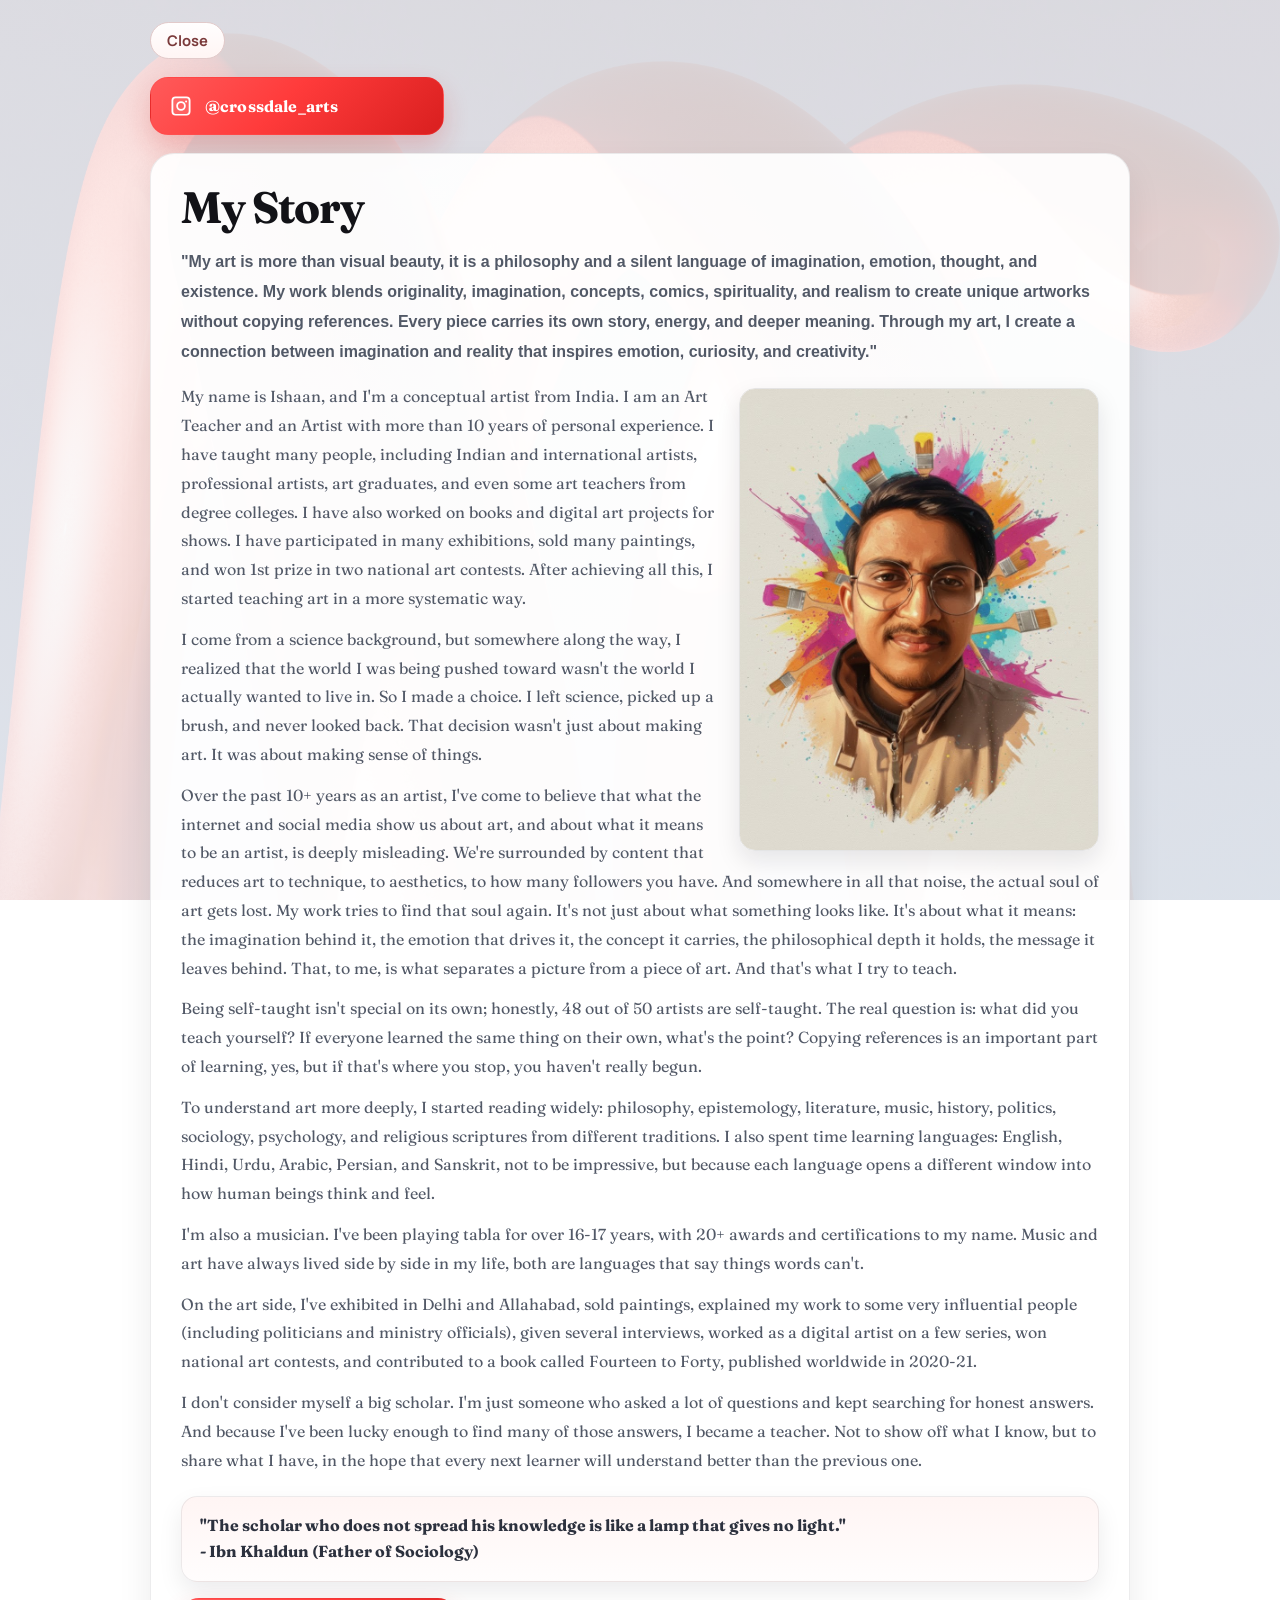
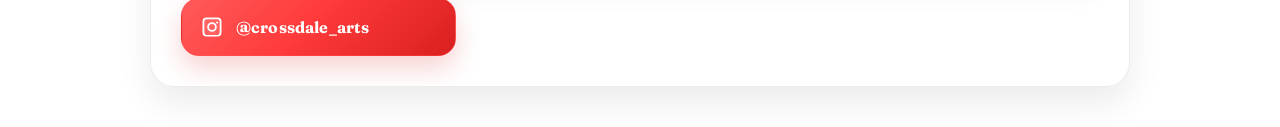
==== commit 839edc21: "Stable 2.7 - (Add Instagram Profile Button in the my-story page both top and bottom)" ====
--- a/Pages/my-story.html
+++ b/Pages/my-story.html
@@ -4,6 +4,7 @@
   <meta charset="UTF-8" />
   <meta name="viewport" content="width=device-width, initial-scale=1.0" />
   <title>My Story - CrossdaleArts</title>
+  <link rel="icon" type="image/x-icon" href="../Images/logo.ico" />
   <link rel="stylesheet" href="../style.css" />
   <style>
     body.story-page {
@@ -25,6 +26,76 @@
       margin: 0 auto;
       display: grid;
       gap: 18px;
+    }
+
+    .story-instagram-button {
+      width: 30%;
+      min-width: 260px;
+      display: inline-flex;
+      align-items: center;
+      justify-content: flex-start;
+      gap: 12px;
+      padding: 16px 18px;
+      border-radius: 18px;
+      border: 1px solid rgba(255, 66, 66, 0.28);
+      background: linear-gradient(135deg, #ff5a5a 0%, #ff3b3b 45%, #d91f1f 100%);
+      box-shadow: 0 12px 26px rgba(217, 31, 31, 0.2);
+      color: #fff;
+      text-decoration: none;
+      font-weight: 700;
+      font-size: 1rem;
+      font-family: "Fraunces", serif !important;
+      transition: transform 0.2s ease, box-shadow 0.2s ease, border-color 0.2s ease;
+      will-change: transform;
+    }
+
+    .story-instagram-button,
+    .story-instagram-button * {
+      font-family: "Fraunces", serif !important;
+    }
+
+    .story-instagram-button:hover,
+    .story-instagram-button:focus-visible {
+      transform: translateY(-3px) scale(1.01);
+      border-color: rgba(255, 180, 180, 0.5);
+      box-shadow: 0 16px 30px rgba(217, 31, 31, 0.28);
+    }
+
+    .story-instagram-button:hover {
+      animation: story-instagram-bump 0.28s cubic-bezier(0.22, 1.2, 0.36, 1);
+    }
+
+    @keyframes story-instagram-bump {
+      0% {
+        transform: translateY(0) scale(1);
+      }
+      55% {
+        transform: translateY(-4px) scale(1.012);
+      }
+      100% {
+        transform: translateY(-3px) scale(1.01);
+      }
+    }
+
+    .story-instagram-icon {
+      width: 24px;
+      height: 24px;
+      flex: 0 0 24px;
+      display: inline-flex;
+      align-items: center;
+      justify-content: center;
+      color: #fff;
+    }
+
+    .story-instagram-icon svg {
+      width: 100%;
+      height: 100%;
+      display: block;
+    }
+
+    .story-instagram-handle {
+      letter-spacing: 0.01em;
+      color: #fff;
     }
 
     .story-close {
@@ -81,6 +152,7 @@
       font-size: clamp(15px, 1.26vw, 18px);
       line-height: 1.72;
       color: #232734;
+      font-family: "Fraunces", serif !important;
     }
 
     .story-flow {
@@ -106,9 +178,18 @@
       font-family: "Fraunces", serif !important;
     }
 
+    .story-card p {
+      font-family: "Fraunces", serif !important;
+    }
+
     @media (max-width: 720px) {
       .story-wrap {
         width: 95vw;
+      }
+
+      .story-instagram-button {
+        width: 100%;
+        min-width: 0;
       }
 
       .story-image {
@@ -123,6 +204,16 @@
 <body class="story-page">
   <main class="story-wrap">
     <a class="story-close" href="../index.html" aria-label="Back to registration form">Close</a>
+    <a class="story-instagram-button" href="https://www.instagram.com/crossdale_arts?utm_source=ig_web_button_share_sheet&igsh=ZDNlZDc0MzIxNw==" target="_blank" rel="noopener noreferrer" aria-label="Open CrossdaleArts Instagram profile">
+      <span class="story-instagram-icon" aria-hidden="true">
+        <svg viewBox="0 0 24 24" role="img" aria-hidden="true" focusable="false">
+          <rect x="3" y="3" width="18" height="18" rx="5" fill="currentColor" opacity="0.12"></rect>
+          <path fill="currentColor" d="M12 7.2a4.8 4.8 0 1 0 0 9.6 4.8 4.8 0 0 0 0-9.6Zm0 7.8a3 3 0 1 1 0-6 3 3 0 0 1 0 6Zm5.1-8.55a1.02 1.02 0 1 0 0 2.04 1.02 1.02 0 0 0 0-2.04Z"></path>
+          <path fill="currentColor" d="M17.4 2.5H6.6A4.1 4.1 0 0 0 2.5 6.6v10.8a4.1 4.1 0 0 0 4.1 4.1h10.8a4.1 4.1 0 0 0 4.1-4.1V6.6a4.1 4.1 0 0 0-4.1-4.1Zm2.3 15.1a2.3 2.3 0 0 1-2.3 2.3H6.6a2.3 2.3 0 0 1-2.3-2.3V6.6a2.3 2.3 0 0 1 2.3-2.3h10.8a2.3 2.3 0 0 1 2.3 2.3v10.8Z"></path>
+        </svg>
+      </span>
+      <span class="story-instagram-handle">@crossdale_arts</span>
+    </a>
 
     <section class="story-card">
       <h1 class="story-title">My Story</h1>
@@ -144,6 +235,17 @@
         <b>"The scholar who does not spread his knowledge is like a lamp that gives no light."</b><br />
         <b>- Ibn Khaldun (Father of Sociology)</b>
       </blockquote>
+
+      <a class="story-instagram-button" href="https://www.instagram.com/crossdale_arts?utm_source=ig_web_button_share_sheet&igsh=ZDNlZDc0MzIxNw==" target="_blank" rel="noopener noreferrer" aria-label="Open CrossdaleArts Instagram profile">
+        <span class="story-instagram-icon" aria-hidden="true">
+          <svg viewBox="0 0 24 24" role="img" aria-hidden="true" focusable="false">
+            <rect x="3" y="3" width="18" height="18" rx="5" fill="currentColor" opacity="0.12"></rect>
+            <path fill="currentColor" d="M12 7.2a4.8 4.8 0 1 0 0 9.6 4.8 4.8 0 0 0 0-9.6Zm0 7.8a3 3 0 1 1 0-6 3 3 0 0 1 0 6Zm5.1-8.55a1.02 1.02 0 1 0 0 2.04 1.02 1.02 0 0 0 0-2.04Z"></path>
+            <path fill="currentColor" d="M17.4 2.5H6.6A4.1 4.1 0 0 0 2.5 6.6v10.8a4.1 4.1 0 0 0 4.1 4.1h10.8a4.1 4.1 0 0 0 4.1-4.1V6.6a4.1 4.1 0 0 0-4.1-4.1Zm2.3 15.1a2.3 2.3 0 0 1-2.3 2.3H6.6a2.3 2.3 0 0 1-2.3-2.3V6.6a2.3 2.3 0 0 1 2.3-2.3h10.8a2.3 2.3 0 0 1 2.3 2.3v10.8Z"></path>
+          </svg>
+        </span>
+        <span class="story-instagram-handle">@crossdale_arts</span>
+      </a>
     </section>
   </main>
 </body>
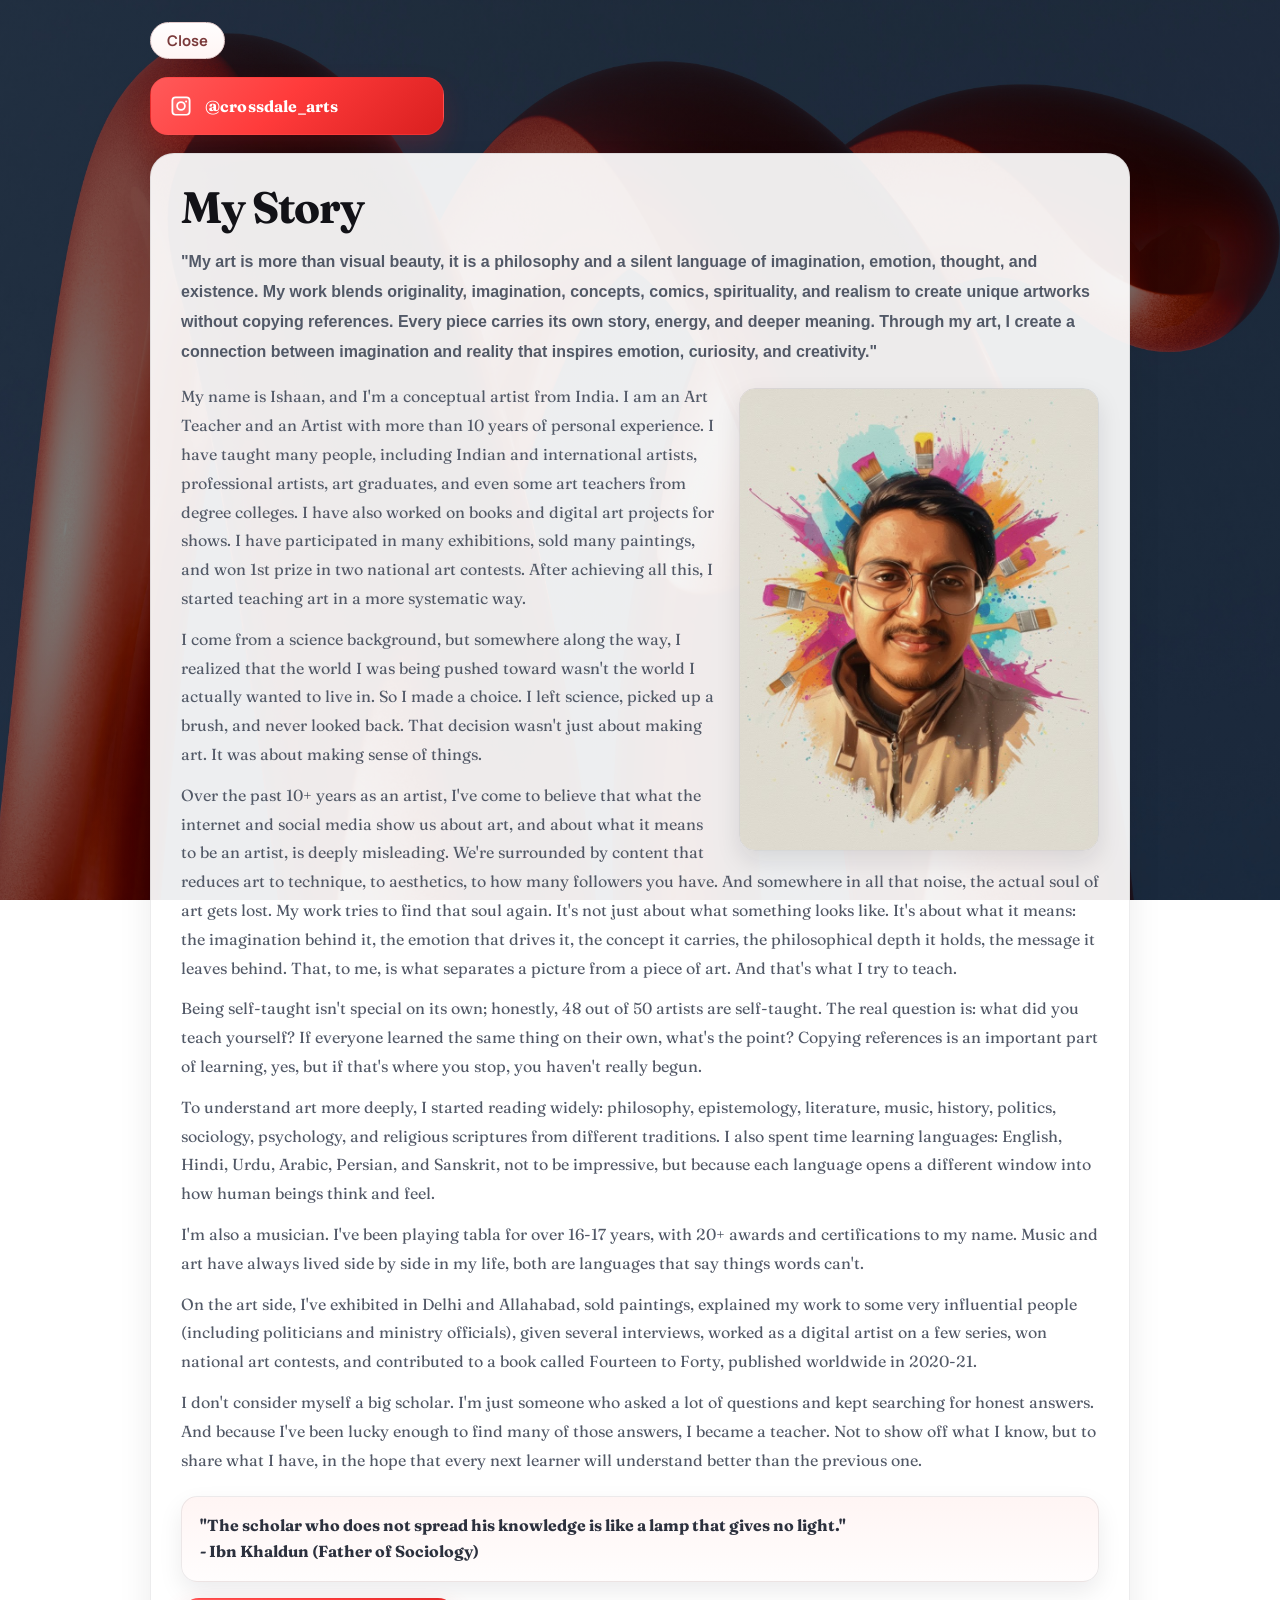
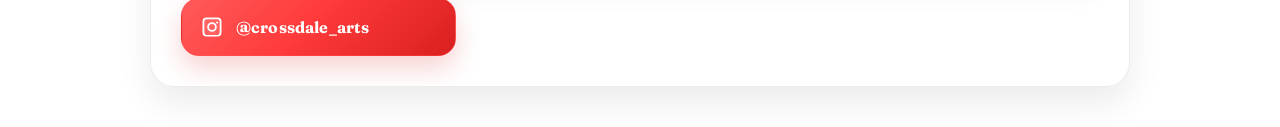
==== commit 51816227: "Stable 4.0 - (New Form Flow))" ====
--- a/Pages/my-story.html
+++ b/Pages/my-story.html
@@ -1,6 +1,15 @@
 <!DOCTYPE html>
 <html lang="en">
 <head>
+  <!-- Google tag (gtag.js) -->
+<script async src="https://www.googletagmanager.com/gtag/js?id=G-HWXZP02GBD"></script>
+<script>
+  window.dataLayer = window.dataLayer || [];
+  function gtag(){dataLayer.push(arguments);}
+  gtag('js', new Date());
+
+  gtag('config', 'G-HWXZP02GBD');
+</script>
   <meta charset="UTF-8" />
   <meta name="viewport" content="width=device-width, initial-scale=1.0" />
   <title>My Story - CrossdaleArts</title>
@@ -12,7 +21,7 @@
       min-height: 100vh;
       padding: 22px 0 40px;
       background-image:
-        linear-gradient(180deg, rgba(255, 248, 247, 0.82) 0%, rgba(247, 248, 251, 0.86) 100%),
+        linear-gradient(180deg,  rgba(8, 8, 7, 0.527) 0%, rgba(0, 0, 0, 0.522) 100%),
         url("../Images/background.jpg");
       background-size: cover;
       background-position: center;
